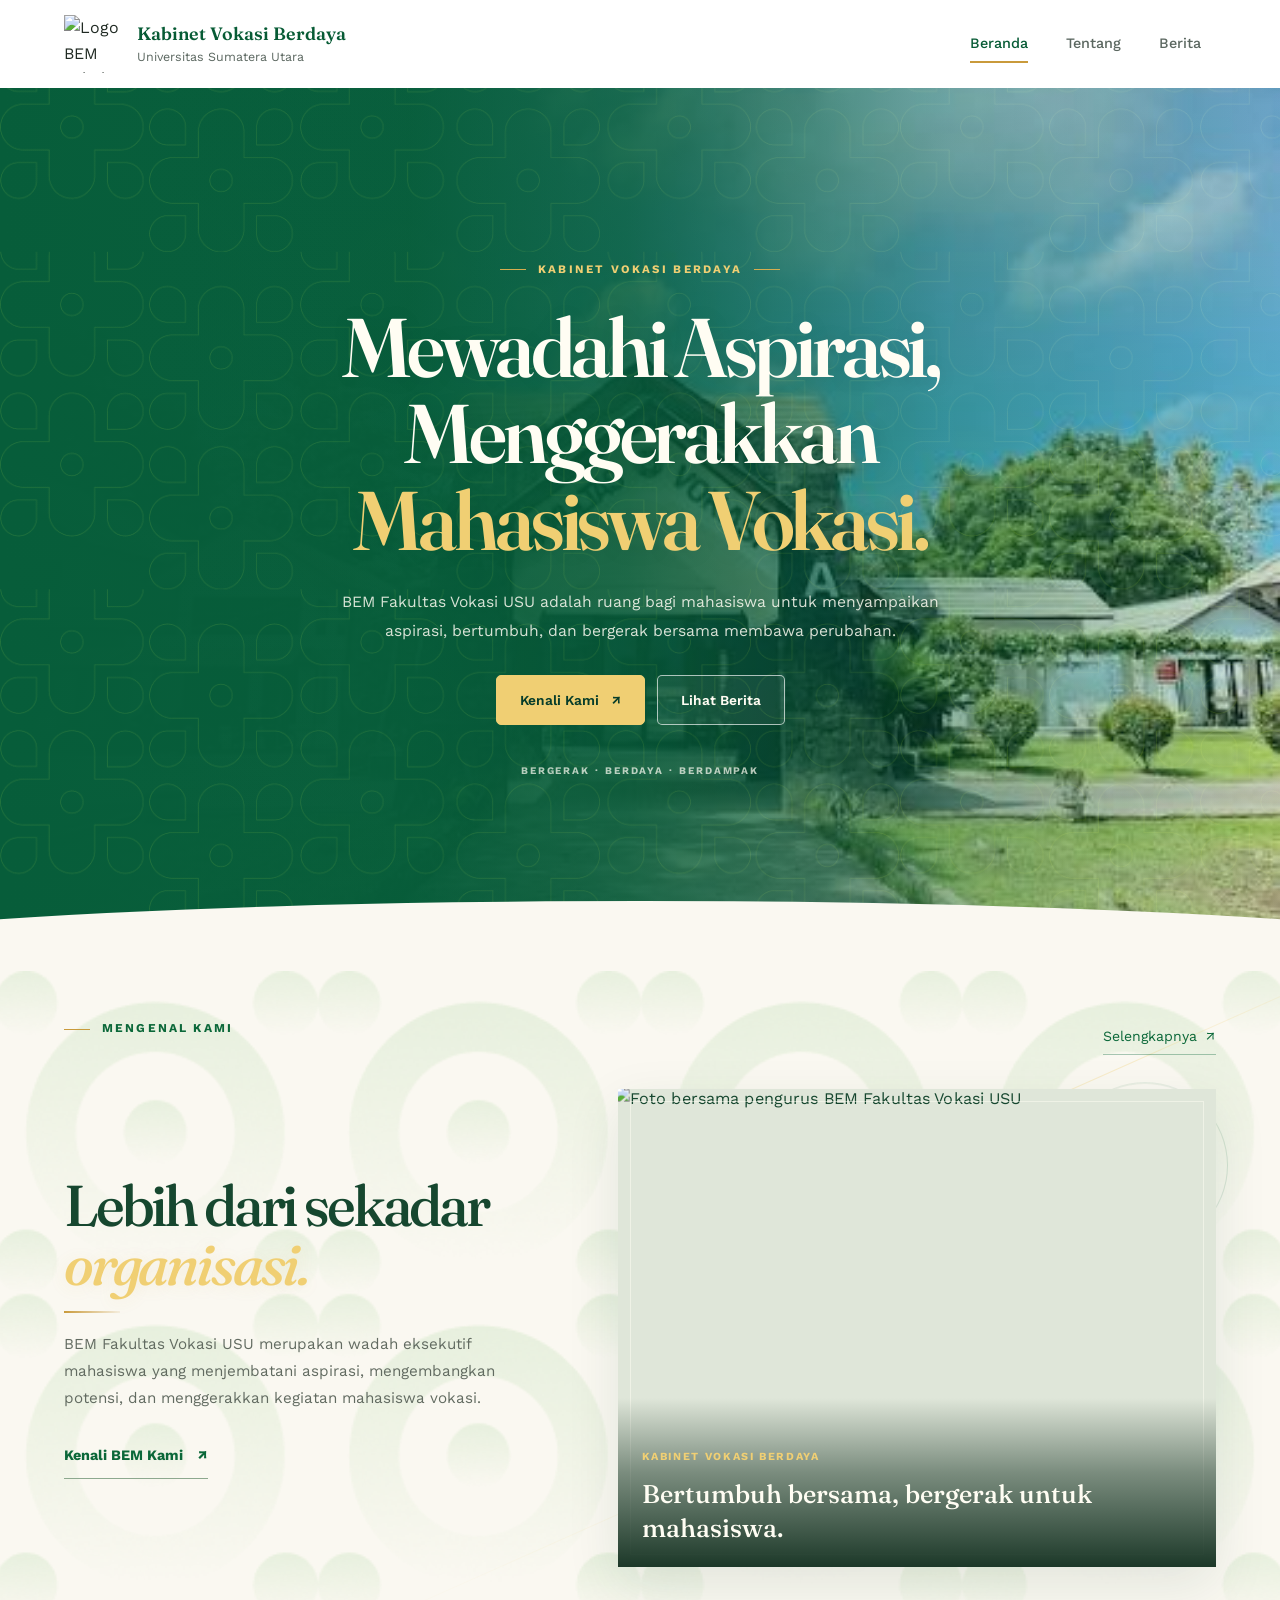
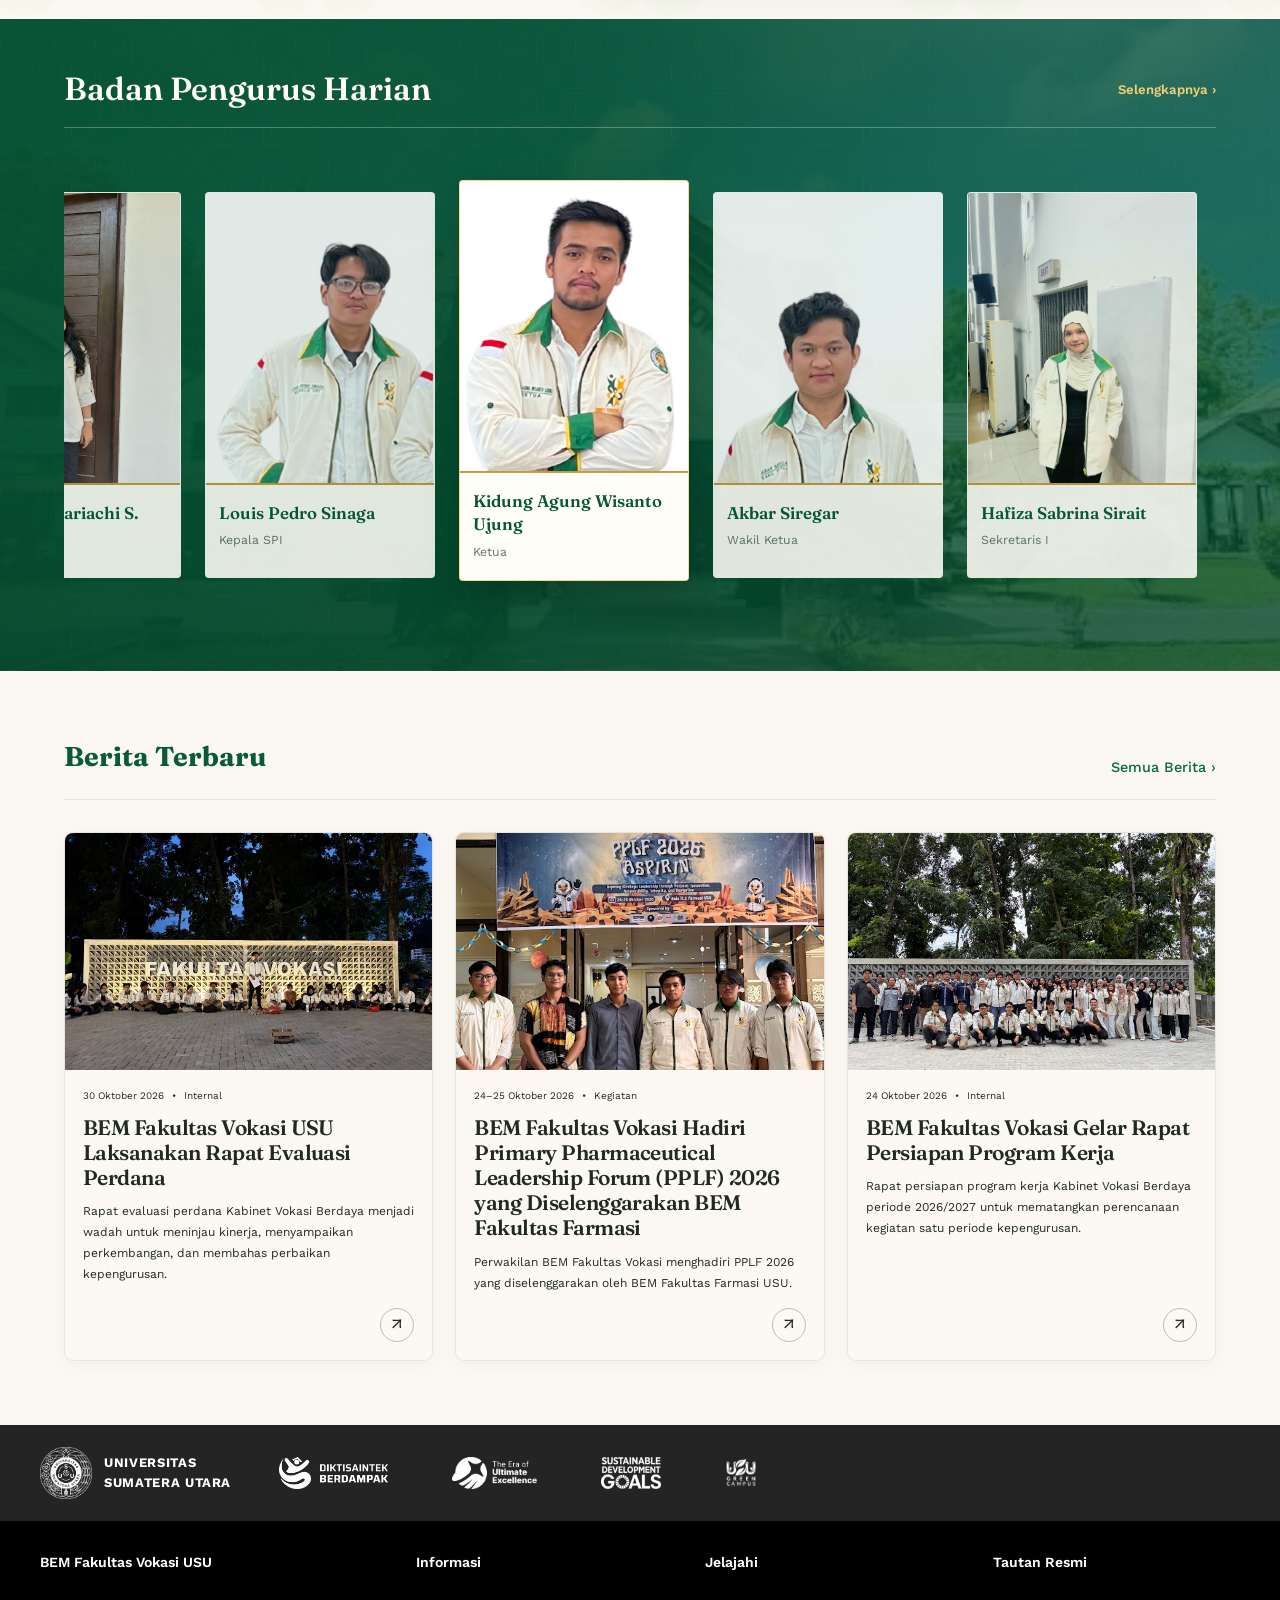
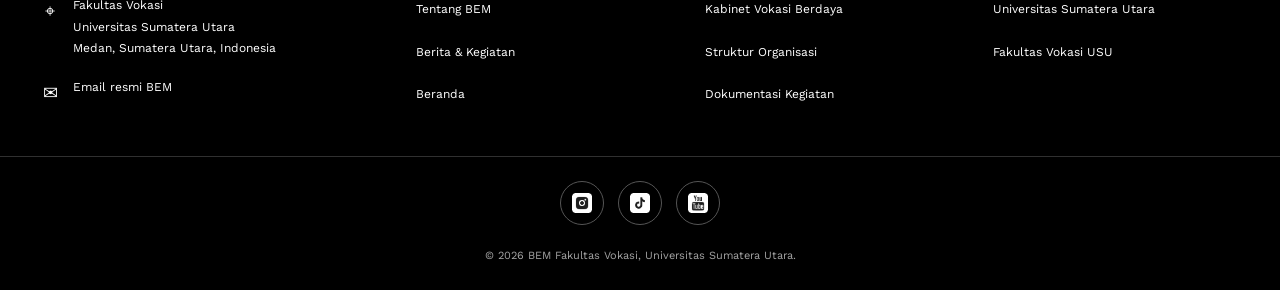
==== index.html @ 1e51d976 "Initial commit - Website BEM Fakultas Vokasi USU" ====
<!DOCTYPE html>
<html lang="id">
<head>
  <meta charset="UTF-8" />
  <meta name="viewport" content="width=device-width, initial-scale=1.0" />

  <title>BEM Fakultas Vokasi USU</title>

  <link rel="preconnect" href="https://fonts.googleapis.com" />
  <link rel="preconnect" href="https://fonts.gstatic.com" crossorigin />

  <link
    href="https://fonts.googleapis.com/css2?family=Fraunces:opsz,wght@9..144,500;9..144,600&family=Work+Sans:wght@400;500;600&display=swap"
    rel="stylesheet"
  />

  <link rel="stylesheet" href="css/main.css">
  <link rel="stylesheet" href="css/header.css">
  <link rel="stylesheet" href="css/hero-beranda.css">
  <link rel="stylesheet" href="css/berita.css">
  <link rel="stylesheet" href="css/tentang.css">
  <link rel="stylesheet" href="css/mengenal-kami.css">
  <link rel="stylesheet" href="css/bph.css">
  <link rel="stylesheet" href="css/departemen.css">
  <link rel="stylesheet" href="css/modal.css">
  <link rel="stylesheet" href="css/footer.css">
  <link rel="stylesheet" href="css/responsive.css">

</head>

<body>




  <!-- ==================== HEADER ==================== -->

  <header class="site-header">
    <div class="wrap">

      <a href="index.html" class="brand">

        <img
          src="assets/logo.png"
          alt="Logo BEM Fakultas Vokasi USU"
          class="brand-logo"
        />

        <span class="brand-text">
          <strong>Kabinet Vokasi Berdaya</strong>
          <span>Universitas Sumatera Utara</span>
        </span>

      </a>


      <button
        class="nav-toggle"
        aria-label="Buka menu navigasi"
        aria-expanded="false"
      >
        Menu
      </button>


      <nav class="main-nav">

        <ul>

          <li>
            <a
              href="index.html"
              aria-current="page"
            >
              Beranda
            </a>
          </li>

          <li>
            <a href="tentang.html">
              Tentang
            </a>
          </li>

          <li>
            <a href="berita.html">
              Berita
            </a>
          </li>

        </ul>

      </nav>

    </div>
  </header>



  <!-- ==================== HERO ==================== -->





<section class="hero">
  <div class="hero-building-bg" aria-hidden="true"></div>
  <div class="hero-pattern-bg" aria-hidden="true"></div>

  <div class="hero-inner">
    <span class="hero-eyebrow">KABINET VOKASI BERDAYA</span>

    <h1>
      Mewadahi Aspirasi,
      <span>Menggerakkan</span>
      <span class="hero-title-accent">Mahasiswa Vokasi.</span>
    </h1>

    <p>
      BEM Fakultas Vokasi USU adalah ruang bagi mahasiswa
      untuk menyampaikan aspirasi, bertumbuh, dan bergerak
      bersama membawa perubahan.
    </p>

    <div class="hero-actions">
      <a href="tentang.html" class="btn btn-primary">
        Kenali Kami <span aria-hidden="true">↗</span>
      </a>
      <a href="berita.html" class="btn btn-outline">
        Lihat Berita
      </a>
    </div>

    <div class="hero-signature">
      BERGERAK · BERDAYA · BERDAMPAK
    </div>
  </div>

  <div class="hero-bottom-line" aria-hidden="true"></div>
</section>





<div class="hero-pattern" aria-hidden="true"></div>


<!-- ==================== SIAPA KAMI ==================== -->

<section class="about-intro reveal">
  <div class="wrap">
    
  <div class="about-editorial-heading">
    <span class="about-eyebrow">MENGENAL KAMI</span>

    <a href="tentang.html" class="about-more-link">
      Selengkapnya <span aria-hidden="true">↗</span>
    </a>
  </div>


    <div class="about-editorial-content">
      <div class="about-editorial-main">
        <h2>
          Lebih dari sekadar
          <span>organisasi.</span>
        </h2>

        <p class="about-description">
          BEM Fakultas Vokasi USU merupakan wadah eksekutif mahasiswa
          yang menjembatani aspirasi, mengembangkan potensi, dan
          menggerakkan kegiatan mahasiswa vokasi.
        </p>

        <a href="tentang.html" class="about-cta">
          Kenali BEM Kami
          <span aria-hidden="true">↗</span>
        </a>
      </div>

      
      <div class="about-editorial-photo">
        <img
          src="assets/foto-bem.jpg"
          alt="Foto bersama pengurus BEM Fakultas Vokasi USU"
        />
        <div class="about-photo-caption">
          <span>KABINET VOKASI BERDAYA</span>
          <p>Bertumbuh bersama, bergerak untuk mahasiswa.</p>
        </div>
      </div>


        

        
      </div>
    </div>

    
</section>




  <!-- ==================== BPH ==================== -->

 <section class="bph-section reveal">

    <div class="wrap">

      <div class="section-head">

        <h2>
          Badan Pengurus Harian
        </h2>

        <a
          href="tentang.html"
          class="link-more"
        >
          Selengkapnya &rsaquo;
        </a>

      </div>


      <!--
        BPH di-generate otomatis dari bphData
        di data-pengurus.js.
      -->

      <div
        class="bph-grid"
        id="bph-grid"
      ></div>

    </div>

  </section>




 <!-- ==================== MODAL DEPARTEMEN ==================== -->

<div
  class="dept-modal"
  id="dept-modal"
  aria-hidden="true"
>

  <div
    class="dept-modal-content"
    role="dialog"
    aria-modal="true"
    aria-labelledby="dept-modal-title"
  >

    <!-- TOMBOL CLOSE -->

    <button
      class="dept-modal-close"
      type="button"
      aria-label="Tutup"
    >
      &times;
    </button>


    <!-- HEADER MODAL -->

    <div class="dept-modal-header">

      <!-- FOTO DEPARTEMEN -->

      <div class="dept-modal-image">

        <img
          class="dept-modal-photo"
          src=""
          alt=""
        />

      </div>


      <!-- INFORMASI DEPARTEMEN -->

      <div class="dept-modal-heading">

        <span>
          DEPARTEMEN &amp; BIRO
        </span>

        <h2
          class="dept-modal-title"
          id="dept-modal-title"
        ></h2>

        <p class="dept-modal-desc"></p>


        <!-- JUMLAH ANGGOTA -->

        <div class="dept-modal-count">

          <span class="dept-modal-member-count">
            0 anggota
          </span>

        </div>

      </div>

    </div>



    <!-- ==================== PENGURUS ==================== -->

    <div class="dept-modal-section">

      <h3>
        Pengurus Bidang
      </h3>


      <div class="dept-lead">

        <div>

          <span>
            Kepala Departemen
          </span>

          <strong class="dept-modal-leader">
            -
          </strong>

        </div>


        <div>

          <span>
            Sekretaris Departemen
          </span>

          <strong class="dept-modal-secretary">
            -
          </strong>

        </div>

      </div>

    </div>



    <!-- ==================== ANGGOTA ==================== -->

    <div class="dept-modal-section">

      <h3>
        Anggota
      </h3>


      <ul class="dept-modal-members">
        <!-- Diisi otomatis oleh data-pengurus.js -->
      </ul>

    </div>



    <!-- ==================== PROGRAM KERJA ==================== -->

    <div class="dept-modal-section">

      <h3>
        Program Kerja
      </h3>


      <div class="dept-modal-proker">
        <!-- Diisi otomatis oleh data-pengurus.js -->
      </div>

    </div>

  </div>

</div>



  <!-- ==================== BERITA TERBARU ==================== -->

  <section class="reveal">

    <div class="wrap">

      <div class="section-head">

        <h2>
          Berita Terbaru
        </h2>

        <a
          href="berita.html"
          class="link-more"
        >
          Semua Berita &rsaquo;
        </a>

      </div>


      <div
        class="news-grid"
        id="berita-preview"
      >
        <!--
          Diisi otomatis oleh script.js
          dari data berita.
        -->
      </div>

    </div>

  </section>

<div id="footer-placeholder"></div>

<script src="js/footer.js"></script>



  <!-- ==================== SCRIPT ==================== -->

  <!--
    data-pengurus.js harus dipanggil lebih dulu
    karena berisi data dan fungsi untuk:
    - BPH
    - Departemen & Biro
    - Carousel
    - Modal Departemen
  -->

<script src="js/data-pengurus.js"></script>
<script src="js/carousel.js"></script>
<script src="js/modal.js"></script>
<script src="js/pengurus.js"></script>
<script src="script.js"></script>
<script src="js/berita-page.js"></script>
<script src="js/mengenal-kami.js"></script>

</body>
</html>
---- css/main.css ----
/* =========================================================
   BEM Fakultas Vokasi USU
   CSS GLOBAL / BASE
   ========================================================= */

:root {
  --color-bg: #faf8f1;
  --color-surface: #ffffff;

  --color-green-900: #075b35;
  --color-green-700: #0b6839;
  --color-green-600: #2b7350;
  --color-green-100: #e8f0e5;

  --color-gold: #c99a3b;
  --color-gold-dark: #a87e2c;

  --color-text: #202a23;
  --color-text-muted: #5b6760;
  --color-border: #dfe5da;

  --font-display: "Fraunces", Georgia, "Times New Roman", serif;
  --font-body: "Work Sans", -apple-system, BlinkMacSystemFont, "Segoe UI", sans-serif;

  --max-width: 1200px;
  --radius-sm: 5px;
}


/* =========================================================
   RESET
   ========================================================= */

* {
  box-sizing: border-box;
}

html {
  scroll-behavior: smooth;
}

body {
  margin: 0;

  font-family: var(--font-body);
  line-height: 1.6;

  color: var(--color-text);
  background: var(--color-bg);
}

img {
  display: block;
  max-width: 100%;
}

a {
  color: inherit;
}


/* =========================================================
   CONTAINER
   ========================================================= */

.wrap {
  width: 100%;
  max-width: 1200px;
  margin: 0 auto;
  padding: 0 24px;
}


/* =========================================================
   SECTION
   ========================================================= */

section {
  padding: 64px 0;
}


/* =========================================================
   SECTION HEADER
   ========================================================= */

.section-head {
  display: flex;

  justify-content: space-between;
  align-items: flex-end;

  gap: 24px;

  margin-bottom: 32px;
  padding-bottom: 20px;

  border-bottom: 1px solid var(--color-border);
}

.section-head h2 {
  margin: 0;

  font-family: var(--font-display);
  font-size: 1.7rem;

  color: var(--color-green-900);
}

.section-head .link-more {
  white-space: nowrap;

  font-size: 0.9rem;
  font-weight: 500;

  color: var(--color-green-700);

  text-decoration: none;
}


/* =========================================================
   TEXT
   ========================================================= */

.lead {
  max-width: 68ch;

  font-size: 1.05rem;

  color: var(--color-text-muted);
}


/* =========================================================
   BUTTON
   ========================================================= */

.btn {
  display: inline-flex;
  align-items: center;
  justify-content: center;
  gap: 8px;
  min-height: 46px;
  padding: 11px 22px;
  border: 1px solid transparent;
  border-radius: 5px;
  font-size: 0.94rem;
  font-weight: 600;
  text-decoration: none;
  cursor: pointer;
  transition:
    background-color 0.2s ease,
    color 0.2s ease,
    border-color 0.2s ease;
}

.btn-primary {
  background: var(--color-green-700);
  color: #ffffff;
}

.btn-primary:hover,
.btn-primary:focus-visible {
  background: var(--color-green-900);
}

.btn-outline {
  background: rgba(255, 255, 255, 0.35);
  border-color: var(--color-green-700);
  color: var(--color-green-700);
}

.btn-outline:hover,
.btn-outline:focus-visible {
  background: var(--color-green-100);
  border-color: var(--color-green-900);
}


/* =========================================================
   PARTNER LINKS
   ========================================================= */

.partner-links {
  display: grid;

  grid-template-columns: 1fr 1fr;

  gap: 20px;
}

.partner-card {
  display: flex;

  justify-content: space-between;
  align-items: center;

  padding: 22px 24px;

  background: var(--color-surface);

  border: 1px solid var(--color-border);
  border-radius: var(--radius-sm);

  color: var(--color-text);

  text-decoration: none;

  transition: border-color 0.15s ease;
}

.partner-card:hover,
.partner-card:focus-visible {
  border-color: var(--color-green-700);
}

.partner-card strong {
  display: block;

  font-family: var(--font-display);
  font-size: 1.05rem;
}

.partner-card span {
  font-size: 0.85rem;

  color: var(--color-text-muted);
}

.partner-card .arrow {
  font-size: 1.3rem;

  color: var(--color-gold-dark);
}


/* =========================================================
   REVEAL ANIMATION
   ========================================================= */

.reveal {
  opacity: 0;

  transform: translateY(16px);

  transition:
    opacity 0.6s ease,
    transform 0.6s ease;
}

.reveal.is-visible {
  opacity: 1;

  transform: translateY(0);
}


/* =========================================================
   KEYBOARD FOCUS
   ========================================================= */

a:focus-visible,
button:focus-visible {
  outline: 2px solid var(--color-gold-dark);
  outline-offset: 2px;
}
---- css/header.css ----
/* =========================================================
   HEADER & NAVIGATION
   Kabinet Vokasi Berdaya — BEM Fakultas Vokasi USU
   ========================================================= */

/* ---------- TOPBAR INSTITUSI ---------- */

.topbar {
  background: var(--color-green-900);
  color: #ffffff;
  font-size: 0.75rem;
  letter-spacing: 0.025em;
}

.topbar .wrap {
  min-height: 34px;
  display: flex;
  align-items: center;
  justify-content: flex-end;
  gap: 24px;
  padding-top: 5px;
  padding-bottom: 5px;
}

.topbar a {
  color: rgba(255, 255, 255, 0.88);
  text-decoration: none;
  transition: color 0.2s ease;
}

.topbar a:hover,
.topbar a:focus-visible {
  color: #f0cf83;
}

/* ---------- HEADER UTAMA ---------- */

.site-header {
  position: sticky;
  top: 0;
  z-index: 20;
  background: rgba(255, 255, 255, 0.97);
  border-bottom: 1px solid var(--color-border);
  box-shadow: 0 3px 16px rgba(20, 52, 35, 0.035);
}

.site-header .wrap {
  min-height: 88px;
  display: flex;
  align-items: center;
  justify-content: space-between;
  gap: 32px;
  padding-top: 12px;
  padding-bottom: 12px;
}

/* ---------- IDENTITAS KABINET ---------- */

.brand {
  display: inline-flex;
  align-items: center;
  gap: 15px;
  min-width: 0;
  color: var(--color-text);
  text-decoration: none;
}

.brand-logo {
  width: 58px;
  height: 58px;
  flex: 0 0 58px;
  object-fit: contain;
}

.brand-text {
  display: flex;
  flex-direction: column;
  gap: 4px;
  min-width: 0;
}

.brand-text strong {
  display: block;
  color: var(--color-green-900);
  font-family: var(--font-display);
  font-size: 1.12rem;
  font-weight: 600;
  line-height: 1.2;
}

.brand-text > span {
  display: block;
  color: var(--color-text-muted);
  font-size: 0.78rem;
  line-height: 1.4;
}

.brand-text .brand-cabinet {
  color: var(--color-gold-dark);
  font-size: 0.68rem;
  font-weight: 600;
  letter-spacing: 0.075em;
  text-transform: uppercase;
}

/* ---------- NAVIGASI DESKTOP ---------- */

.main-nav {
  display: flex;
  align-items: center;
  flex-shrink: 0;
}

.main-nav ul {
  display: flex;
  align-items: center;
  gap: 8px;
  margin: 0;
  padding: 0;
  list-style: none;
}

.main-nav a {
  position: relative;
  display: inline-flex;
  align-items: center;
  min-height: 42px;
  padding: 8px 15px;
  color: var(--color-text-muted);
  font-size: 0.9rem;
  font-weight: 500;
  text-decoration: none;
  transition: color 0.2s ease, background-color 0.2s ease;
}

.main-nav a::after {
  content: "";
  position: absolute;
  right: 15px;
  bottom: 2px;
  left: 15px;
  height: 2px;
  background: var(--color-gold);
  transform: scaleX(0);
  transform-origin: left;
  transition: transform 0.2s ease;
}

.main-nav a:hover,
.main-nav a:focus-visible,
.main-nav a[aria-current="page"] {
  color: var(--color-green-900);
}

.main-nav a:hover::after,
.main-nav a:focus-visible::after,
.main-nav a[aria-current="page"]::after {
  transform: scaleX(1);
}

/* ---------- TOMBOL MENU MOBILE ---------- */

.nav-toggle {
  display: none;
  align-items: center;
  justify-content: center;
  padding: 9px 13px;
  border: 1px solid var(--color-border);
  border-radius: 6px;
  background: #ffffff;
  color: var(--color-green-900);
  font: inherit;
  font-size: 0.88rem;
  font-weight: 600;
  cursor: pointer;
}

.nav-toggle:hover {
  border-color: var(--color-green-700);
  background: var(--color-green-100);
}

/* ---------- REDUKSI ANIMASI ---------- */

@media (prefers-reduced-motion: reduce) {
  .topbar a,
  .main-nav a,
  .main-nav a::after {
    transition: none;
  }
}
/* TOPBAR + NAVBAR — CLEAN WHITE */

.topbar {
  background: #ffffff;
  border-bottom: none;
}

.topbar .wrap {
  min-height: 32px;
}

.topbar a {
  color: #59685d;
  font-size: 0.72rem;
}

.topbar a:hover {
  color: #075d3a;
}

.site-header {
  background: #ffffff;
  border-bottom: none;
  box-shadow: none;
}

.site-header .wrap {
  background: #ffffff;
}
---- css/hero-beranda.css ----
/* ======================================
   HERO — GREEN EDITORIAL
   ====================================== */

.hero {
  position: relative;
  isolation: isolate;
  display: flex;
  align-items: center;
  justify-content: center;
  min-height: 650px;
  overflow: hidden;
  background: #075d3a;
  color: #fffdf3;
}

/* Foto gedung menyatu di kanan */
.hero-building-bg {
  position: absolute;
  z-index: -3;
  inset: 0;
  background-image:
    linear-gradient(
      90deg,
      #075d3a 0%,
      rgba(7, 93, 58, 0.98) 32%,
      rgba(7, 93, 58, 0.84) 49%,
      rgba(7, 93, 58, 0.35) 74%,
      rgba(7, 93, 58, 0.12) 100%
    ),
    url("../assets/gedung-vokasi.jpg");
  background-size: cover;
  background-position: center, center 43%;
  background-repeat: no-repeat;
}

/* Pattern kabinet terlihat di atas hijau */
.hero-pattern-bg {
  position: absolute;
  z-index: -2;
  inset: 0;
  background-image: url("../assets/Pattern.png");
  background-position: left 30%;
  background-repeat: repeat;
  background-size: min(75vw, 900px) auto;
  opacity: 0.50;
  mix-blend-mode: screen;
  pointer-events: none;
}

/* Lapisan tipis agar pattern tidak mengganggu judul */
.hero::before {
  content: "";
  position: absolute;
  z-index: -1;
  inset: 0;
  background: linear-gradient(
    90deg,
    rgba(7, 93, 58, 0.1),
    rgba(7, 93, 58, 0.25) 48%,
    rgba(7, 93, 58, 0.05)
  );
  pointer-events: none;
}

.hero-inner {
  width: 100%;
  max-width: 1050px;
  margin: 0 auto;
  padding: 100px 28px 92px;
  text-align: center;
}

.hero-eyebrow {
  display: inline-flex;
  align-items: center;
  gap: 12px;
  margin-bottom: 25px;
  color: #f0cf73;
  font-size: 0.72rem;
  font-weight: 700;
  letter-spacing: 0.2em;
}

.hero-eyebrow::before,
.hero-eyebrow::after {
  content: "";
  width: 26px;
  height: 1px;
  background: #d5ad4f;
}

.hero h1 {
  max-width: 1000px;
  margin: 0 auto 24px;
  color: #fffdf3;
  font-family: var(--font-display);
  font-size: clamp(3.2rem, 6.5vw, 5.8rem);
  font-weight: 600;
  line-height: 1.04;
  letter-spacing: -0.05em;
  text-wrap: balance;
  text-shadow: 0 2px 24px rgba(0, 0, 0, 0.08);
}

.hero h1 > span {
  display: block;
}

.hero h1 .hero-title-accent {
  color: #f0cf73;
}

.hero-inner > p {
  max-width: 620px;
  margin: 0 auto 30px;
  color: rgba(255, 253, 243, 0.84);
  font-size: 0.98rem;
  line-height: 1.85;
}

.hero-actions {
  display: flex;
  align-items: center;
  justify-content: center;
  flex-wrap: wrap;
  gap: 12px;
}

.hero-actions .btn {
  display: inline-flex;
  align-items: center;
  justify-content: center;
  gap: 12px;
  min-height: 48px;
  padding: 13px 23px;
  border: 1px solid #f0cf73;
  border-radius: 5px;
  font-size: 0.86rem;
  font-weight: 600;
  text-decoration: none;
  transition: background 0.2s ease, color 0.2s ease;
}

.hero-actions .btn-primary {
  background: #f0cf73;
  color: #073d2a;
}

.hero-actions .btn-primary:hover {
  background: #ffdf8a;
}

.hero-actions .btn-outline {
  border-color: rgba(255, 255, 255, 0.65);
  background: rgba(255, 255, 255, 0.06);
  color: #fffdf3;
}

.hero-actions .btn-outline:hover {
  background: rgba(255, 255, 255, 0.15);
}

.hero-signature {
  margin-top: 38px;
  color: rgba(255, 253, 243, 0.7);
  font-size: 0.63rem;
  font-weight: 700;
  letter-spacing: 0.19em;
}

/* Lengkungan bagian bawah hero */

.hero {
  padding-bottom: 100px;
}

.hero-bottom-line {
  position: absolute;
  z-index: 2;
  left: 0;
  right: 0;
  bottom: -1px;
  height: 110px;

  background: #faf8f1;

  clip-path: ellipse(75% 65% at 50% 100%);
}

/* ======================================
   TABLET
   ====================================== */

@media (max-width: 760px) {
  .hero {
    min-height: 600px;
  }

  .hero-building-bg {
    background-image:
      linear-gradient(
        180deg,
        rgba(7, 93, 58, 0.82),
        rgba(7, 93, 58, 0.95) 70%
      ),
      url("../assets/gedung-vokasi.jpg");
    background-position: center, 58% center;
  }

  .hero-pattern-bg {
    background-size: 115% auto;
    background-position: center 35%;
    opacity: 0.19;
  }

  .hero-inner {
    padding: 85px 24px 75px;
  }

  .hero h1 {
    font-size: clamp(2.8rem, 8.5vw, 4.5rem);
  }

  .hero-inner > p {
    max-width: 540px;
    font-size: 0.92rem;
  }
}

/* ======================================
   HP
   ====================================== */

@media (max-width: 480px) {
  .hero {
    min-height: 570px;
  }

  .hero-inner {
    padding: 70px 20px 65px;
  }

  .hero-eyebrow {
    gap: 8px;
    font-size: 0.58rem;
    letter-spacing: 0.13em;
  }

  .hero-eyebrow::before,
  .hero-eyebrow::after {
    width: 16px;
  }

  .hero h1 {
    font-size: clamp(2.35rem, 10.5vw, 3.2rem);
    line-height: 1.08;
  }

  .hero-inner > p {
    font-size: 0.87rem;
    line-height: 1.8;
  }

  .hero-actions {
    gap: 9px;
  }

  .hero-actions .btn {
    min-height: 44px;
    padding: 11px 15px;
    font-size: 0.78rem;
  }

  .hero-signature {
    margin-top: 30px;
    font-size: 0.54rem;
    letter-spacing: 0.12em;
  }

  .hero-pattern-bg {
    background-size: 150% auto;
    opacity: 0.15;
  }
}

@media (prefers-reduced-motion: reduce) {
  .hero-actions .btn {
    transition: none;
  }
}

@media (max-width: 760px) {
  .hero {
    padding-bottom: 65px;
  }

  .hero-bottom-line {
    height: 65px;
    clip-path: ellipse(85% 65% at 50% 100%);
  }
}

@media (max-width: 480px) {
  .hero {
    padding-bottom: 45px;
  }

  .hero-bottom-line {
    height: 45px;
  }
}
---- css/berita.css ----
/* =========================================
   BERITA — KABINET VOKASI BERDAYA
   Styling konten selain hero
========================================= */

/* =========================================
   WARNA DAN DASAR HALAMAN
========================================= */

.news-page {
  --news-green: #164b35;
  --news-deep: #0b3928;
  --news-cream: #f7f4e9;
  --news-gold: #d8b64c;
  --news-ink: #183d2e;
  --news-muted: #657066;

  margin: 0;
  overflow-x: hidden;
  background: var(--news-cream);
  color: var(--news-ink);
  font-family: "Work Sans", sans-serif;
}

.news-page *,
.news-page *::before,
.news-page *::after {
  box-sizing: border-box;
}

.news-page img {
  max-width: 100%;
}

.news-wrap {
  width: min(1200px, calc(100% - 64px));
  margin-inline: auto;
}

/* =========================================
   JUDUL SECTION
========================================= */

.news-section-heading {
  display: flex;
  justify-content: space-between;
  align-items: end;
  gap: 24px;
  margin-bottom: 26px;
}

.news-section-heading h2 {
  margin: 0;
  color: var(--news-ink);
  font-family: "Fraunces", serif;
  font-size: clamp(28px, 4vw, 42px);
  font-weight: 600;
  line-height: 1.1;
  letter-spacing: -0.035em;
}

.news-section-eyebrow {
  margin: 0 0 12px;
  color: #71836c;
  font-size: 10px;
  font-weight: 700;
  letter-spacing: 0.2em;
}

.news-heading-number {
  padding-bottom: 5px;
  color: #7a8579;
  font-size: 10px;
  font-weight: 600;
  letter-spacing: 0.12em;
  white-space: nowrap;
}

.news-heading-description {
  margin: 10px 0 0;
  color: var(--news-muted);
  font-size: 13px;
  line-height: 1.7;
}

/* =========================================
   BERITA UNGGULAN
========================================= */

.news-featured-section {
  position: relative;
  isolation: isolate;
  overflow: hidden;
  padding: 45px 0 72px;
  background: linear-gradient(
    180deg,
    #F7F4E9 0%,
    #FBF8E9 45%,
    #FFF4C7 100%
  );
}

.news-featured {
  display: grid;
  grid-template-columns: 1.15fr 0.85fr;
  align-items: center;
  gap: 42px;
}

.news-featured-image-link {
  display: block;
  overflow: hidden;
  aspect-ratio: 1.45;
  border-radius: 8px;
  background: #dfe8d9;
}

.news-featured-image-link img {
  display: block;
  width: 100%;
  height: 100%;
  object-fit: cover;
  transition: transform 0.7s cubic-bezier(0.2, 0.7, 0.2, 1);
}

.news-featured-image-link:hover img {
  transform: scale(1.055);
}

.news-featured-copy {
  animation: news-content-enter 0.65s ease both;
}

.news-meta {
  display: flex;
  flex-wrap: wrap;
  align-items: center;
  gap: 9px;
  margin-bottom: 15px;
  color: var(--news-muted);
  font-size: 11px;
  line-height: 1.5;
}

.news-meta-dot {
  color: var(--news-gold);
}

.news-featured h2 {
  margin: 0 0 16px;
  color: var(--news-ink);
  font-family: "Fraunces", serif;
  font-size: clamp(27px, 3.2vw, 39px);
  font-weight: 600;
  line-height: 1.13;
  letter-spacing: -0.035em;
}

.news-featured-copy > p {
  margin: 0 0 22px;
  color: var(--news-muted);
  font-size: 13px;
  line-height: 1.8;
}

/* =========================================
   TOMBOL
========================================= */

.news-read-button,
.news-cta-button {
  display: inline-flex;
  justify-content: center;
  align-items: center;
  gap: 16px;
  padding: 13px 22px;
  border: 1px solid var(--news-green);
  border-radius: 999px;
  background: var(--news-green);
  color: #fff;
  font-size: 12px;
  font-weight: 600;
  text-decoration: none;
  transition:
    background 0.3s,
    color 0.3s,
    transform 0.3s,
    box-shadow 0.3s;
}

.news-read-button span,
.news-cta-button span {
  font-size: 16px;
  transition: transform 0.3s;
}

.news-read-button:hover,
.news-cta-button:hover {
  transform: translateY(-3px);
  border-color: var(--news-gold);
  background: var(--news-gold);
  color: #fff;
  box-shadow: 0 8px 22px rgba(22, 75, 53, 0.12);
}

.news-read-button:hover span,
.news-cta-button:hover span {
  transform: translateX(4px);
}

/* =========================================
   GRID SEMUA BERITA
========================================= */

.news-list-section {
  position: relative;
  isolation: isolate;
  overflow: hidden;
  padding: 64px 0 78px;
  background: linear-gradient(
    180deg,
    #15422D 0%,
    #e9edeb 80%
  );
}

.news-grid {
  display: grid;
  grid-template-columns: repeat(3, minmax(0, 1fr));
  gap: 22px;
}

.news-card {
  display: flex;
  min-width: 0;
  overflow: hidden;
  flex-direction: column;
  border: 1px solid rgba(22, 75, 53, 0.1);
  border-radius: 9px;
  background: #fbf9f1;
  box-shadow: 0 5px 18px rgba(23, 53, 36, 0.035);
  opacity: 1;
  transform: translateY(0);
  transition:
    opacity 0.6s ease,
    transform 0.45s cubic-bezier(0.2, 0.7, 0.2, 1),
    background 0.35s,
    border-color 0.35s,
    box-shadow 0.35s;
}

.news-card.is-visible {
  opacity: 1;
  transform: translateY(0);
}

.news-card-link {
  display: flex;
  min-height: 100%;
  flex: 1;
  flex-direction: column;
  color: inherit;
  text-decoration: none;
}

.news-card-image {
  display: block;
  overflow: hidden;
  aspect-ratio: 1.55;
  background: #dfe8d9;
}

.news-card-image img {
  display: block;
  width: 100%;
  height: 100%;
  object-fit: cover;
  transition:
    transform 0.65s cubic-bezier(0.2, 0.7, 0.2, 1),
    filter 0.4s;
}

.news-card-body {
  display: flex;
  flex: 1;
  flex-direction: column;
  padding: 18px 18px 14px;
}

.news-card .news-meta {
  gap: 8px;
  margin-bottom: 12px;
  font-size: 10px;
}

.news-card h3 {
  margin: 0 0 11px;
  color: var(--news-ink);
  font-family: "Fraunces", serif;
  font-size: 21px;
  font-weight: 600;
  line-height: 1.2;
  letter-spacing: -0.025em;
  transition: color 0.3s;
}

.news-card-description {
  display: block;
  color: var(--news-muted);
  font-size: 12px;
  line-height: 1.75;
  transition: color 0.3s;
}

.news-card-bottom {
  display: flex;
  justify-content: flex-end;
  padding: 0 18px 18px;
  margin-top: auto;
}

.news-card-arrow {
  display: grid;
  width: 34px;
  height: 34px;
  flex: 0 0 auto;
  place-items: center;
  border: 1px solid #b5c3b0;
  border-radius: 50%;
  color: var(--news-green);
  font-size: 18px;
  transition:
    background 0.3s,
    color 0.3s,
    transform 0.3s;
}

/* =========================================
   EFEK HOVER KARTU
========================================= */

.news-card:hover,
.news-card:focus-within {
  transform: translateY(-7px);
  border-color: var(--news-green);
  background: var(--news-green);
  box-shadow: 0 17px 34px rgba(15, 58, 38, 0.17);
}

.news-card:hover h3,
.news-card:focus-within h3 {
  color: #fff;
}

.news-card:hover .news-card-description,
.news-card:focus-within .news-card-description,
.news-card:hover .news-meta,
.news-card:focus-within .news-meta {
  color: #dce8d9;
}

.news-card:hover .news-card-image img,
.news-card:focus-within .news-card-image img {
  transform: scale(1.07);
  filter: saturate(1.1);
}

.news-card:hover .news-card-arrow,
.news-card:focus-within .news-card-arrow {
  transform: translateX(3px);
  border-color: #e6eddf;
  background: #e6eddf;
  color: var(--news-green);
}

/* =========================================
   MUAT LEBIH BANYAK
========================================= */

.news-load-wrap {
  display: flex;
  justify-content: center;
  padding-top: 38px;
}

.news-load-more {
  display: inline-flex;
  align-items: center;
  gap: 15px;
  padding: 13px 25px;
  border: 1px solid #F7F4E9;
  border-radius: 999px;
  background: var(--color-green-900);
  color: #ffffff;
  font: 600 12px "Work Sans", sans-serif;
  cursor: pointer;
  transition:
    background 0.25s ease,
    color 0.25s ease,
    transform 0.25s ease;
}

.news-load-more span {
  font-size: 17px;
  transition: transform 0.3s;
}

.news-load-more:hover {
  transform: translateY(-2px);
  border-color: #0b3827;
  background: #0b3827;
  color: #ffffff;
}

.news-load-more:hover span {
  transform: translateY(3px);
}

.news-load-more[hidden],
.news-empty[hidden] {
  display: none;
}

.news-empty {
  padding: 30px 0;
  color: var(--news-muted);
  text-align: center;
}

/* =========================================
   CTA MEDIA SOSIAL
========================================= */

.news-cta {
  position: relative;
  overflow: hidden;
  padding: 65px 0;
  background: #e4e8d9;
}

.news-cta::after {
  position: absolute;
  right: -60px;
  bottom: -170px;
  width: 330px;
  height: 330px;
  border: 1px solid rgba(22, 75, 53, 0.14);
  border-radius: 50%;
  content: "";
  pointer-events: none;
}

.news-cta-inner {
  display: grid;
  grid-template-columns: 1fr 0.8fr;
  align-items: center;
  gap: 60px;
}

.news-cta h2 {
  margin: 0;
  color: var(--news-ink);
  font-family: "Fraunces", serif;
  font-size: clamp(35px, 5vw, 54px);
  line-height: 1.06;
  letter-spacing: -0.04em;
}

.news-cta-content > p {
  margin: 0 0 20px;
  color: var(--news-muted);
  font-size: 13px;
  line-height: 1.8;
}

/* =========================================
   PATTERN BERITA UNGGULAN
========================================= */

.news-featured-section::after {
  content: "";
  position: absolute;
  z-index: -1;
  left: 0;
  bottom: -80px;
  width: 100%;
  height: 300px;
  background-image: url("../assets/pattern-yellow.png");
  background-repeat: no-repeat;
  background-position: center center;
  background-size: 100% auto;
  opacity: 0.8;
  pointer-events: none;
}

/* =========================================
   WARNA TEKS BERITA TERKINI
========================================= */

.news-list-section .news-section-eyebrow,
.news-list-section .news-section-heading h2,
.news-list-section .news-heading-description,
.news-list-section .news-heading-number {
  color: #F7F4E9;
}

.news-list-section .news-load-more {
  border-color: #F7F4E9;
  color: #F7F4E9;
}

/* =========================================
   PATTERN BAGIAN BAWAH BERITA TERKINI
========================================= */

.news-list-section::after {
  content: "";
  position: absolute;
  z-index: -1;
  left: 0;
  bottom: 0;
  width: 100%;
  height: 220px;
  background-image: url("../assets/pattern-green.png");
  background-repeat: no-repeat;
  background-position: center bottom;
  background-size: 100% auto;
  opacity: 0.9;
  pointer-events: none;
}

/* =========================================
   RESPONSIVE — TABLET
========================================= */

@media (max-width: 900px) {
  .news-featured {
    grid-template-columns: 1fr 0.9fr;
    gap: 26px;
  }

  .news-grid {
    grid-template-columns: repeat(2, minmax(0, 1fr));
    gap: 18px;
  }

  .news-cta-inner {
    gap: 30px;
  }
}

/* =========================================
   RESPONSIVE — HP
========================================= */

@media (max-width: 600px) {
  .news-wrap {
    width: calc(100% - 36px);
  }

  .news-featured-section,
  .news-list-section {
    padding: 43px 0;
  }

  .news-section-heading {
    align-items: flex-start;
    gap: 12px;
    margin-bottom: 20px;
  }

  .news-section-heading h2 {
    font-size: 30px;
  }

  .news-heading-number {
    padding-top: 4px;
    font-size: 8px;
  }

  .news-featured {
    grid-template-columns: 1fr;
    gap: 22px;
  }

  .news-featured-image-link {
    aspect-ratio: 1.35;
  }

  .news-featured h2 {
    font-size: 30px;
  }

  .news-featured-copy > p {
    font-size: 12px;
  }

  .news-grid {
    grid-template-columns: 1fr;
    gap: 17px;
  }

  .news-card-image {
    aspect-ratio: 1.65;
  }

  .news-card-body {
    padding: 16px 16px 13px;
  }

  .news-card h3 {
    font-size: 21px;
  }

  .news-card-description {
    font-size: 12px;
  }

  .news-load-wrap {
    padding-top: 28px;
  }

  .news-cta {
    padding: 45px 0;
  }

  .news-cta-inner {
    grid-template-columns: 1fr;
    gap: 24px;
  }

  .news-cta h2 {
    font-size: 40px;
  }
}

/* =========================================
   HOVER KARTU BERITA — BERANDA
========================================= */

#berita-preview .news-card {
  transition:
    background 0.35s ease,
    border-color 0.35s ease,
    box-shadow 0.35s ease,
    transform 0.35s ease;
}

#berita-preview .news-card:hover,
#berita-preview .news-card:focus-within {
  background: #164b35;
  border-color: #164b35;
  box-shadow: 0 17px 34px rgba(15, 58, 38, 0.17);
  transform: translateY(-7px);
}

#berita-preview .news-card:hover h3,
#berita-preview .news-card:focus-within h3 {
  color: #ffffff;
}

#berita-preview .news-card:hover .news-meta,
#berita-preview .news-card:focus-within .news-meta,
#berita-preview .news-card:hover .news-card-description,
#berita-preview .news-card:focus-within .news-card-description {
  color: #dce8d9;
}

#berita-preview .news-card:hover .news-card-image img,
#berita-preview .news-card:focus-within .news-card-image img {
  transform: scale(1.07);
}

#berita-preview .news-card:hover .news-card-arrow,
#berita-preview .news-card:focus-within .news-card-arrow {
  background: #e6eddf;
  border-color: #e6eddf;
  color: #164b35;
  transform: translateX(3px);
}


/* =========================================
   MODAL DETAIL BERITA
========================================= */

.news-modal {
  position: fixed;
  inset: 0;
  z-index: 2000;
  display: flex;
  align-items: center;
  justify-content: center;
  padding: 24px;
  opacity: 0;
  visibility: hidden;
  pointer-events: none;
  transition:
    opacity 0.3s ease,
    visibility 0.3s ease;
}

.news-modal.is-open {
  opacity: 1;
  visibility: visible;
  pointer-events: auto;
}

.news-modal-backdrop {
  position: absolute;
  inset: 0;
  background: rgba(10, 20, 15, 0.72);
  backdrop-filter: blur(5px);
}

body.news-modal-open {
  overflow: hidden;
}

/* ---------- Kotak Modal ---------- */

.news-modal-content {
  position: relative;
  z-index: 1;

  display: grid;
  grid-template-columns: 0.95fr 1.05fr;
  grid-template-rows: minmax(0, 1fr);

  box-sizing: border-box;
  width: min(1050px, 100%);
  height: min(780px, 88vh);
  max-height: 88vh;
  min-height: 0;

  overflow: hidden;
  padding: 36px;
  border-radius: 22px;

  background: #fbfaf5;
  box-shadow: 0 25px 80px rgba(0, 0, 0, 0.22);

  transform: translateY(20px) scale(0.98);
  transition: transform 0.35s ease;
}

.news-modal.is-open .news-modal-content {
  transform: translateY(0) scale(1);
}

/* ---------- Tombol Close ---------- */

.news-modal-close {
  position: absolute;
  z-index: 5;
  top: 18px;
  right: 20px;

  display: grid;
  width: 36px;
  height: 36px;
  place-items: center;

  border: none;
  border-radius: 50%;
  background: #eeeade;
  color: var(--news-deep);

  font-size: 24px;
  line-height: 1;
  cursor: pointer;

  transition:
    background 0.25s ease,
    transform 0.25s ease;
}

.news-modal-close:hover {
  background: #e2ddca;
  transform: rotate(90deg);
}

/* =========================================
   GALERI FOTO MODAL
========================================= */

.news-modal-gallery {
  display: flex;
  min-width: 0;
  min-height: 0;
  flex-direction: column;
  gap: 15px;
  padding-right: 25px;
}

.news-modal-main-image {
  overflow: hidden;
  width: 100%;
  aspect-ratio: 1 / 1;
  border-radius: 15px;
  background: #e7e8dc;
}

.news-modal-main-image img {
  display: block;
  width: 100%;
  height: 100%;
  object-fit: cover;
  transition: opacity 0.25s ease;
}

.news-modal-thumbnails {
  display: flex;
  align-items: center;
  gap: 10px;
  overflow-x: auto;
  padding: 2px 1px 6px;
}

.news-modal-thumbnail {
  overflow: hidden;
  width: 88px;
  height: 70px;
  flex: 0 0 88px;
  padding: 0;

  border: 2px solid transparent;
  border-radius: 9px;
  background: #e7e8dc;

  cursor: pointer;
  opacity: 0.72;

  transition:
    border-color 0.25s ease,
    opacity 0.25s ease,
    transform 0.25s ease;
}

.news-modal-thumbnail img {
  display: block;
  width: 100%;
  height: 100%;
  object-fit: cover;
}

.news-modal-thumbnail:hover {
  opacity: 1;
  transform: translateY(-2px);
}

.news-modal-thumbnail.active {
  border-color: var(--news-green);
  opacity: 1;
}

/* =========================================
   DETAIL BERITA MODAL
========================================= */

.news-modal-detail {
  display: flex;
  flex-direction: column;

  min-width: 0;
  min-height: 0;
  height: auto;
  align-self: stretch;

  overflow-x: hidden;
  overflow-y: auto;

  overscroll-behavior: contain;
  -webkit-overflow-scrolling: touch;

  padding: 8px 0 8px 5px;

  scrollbar-width: thin;
  scrollbar-color: #b5c3b0 transparent;
}

.news-modal-detail::-webkit-scrollbar {
  width: 6px;
}

.news-modal-detail::-webkit-scrollbar-thumb {
  border-radius: 10px;
  background: #b5c3b0;
}

.news-modal-category {
  align-self: flex-start;
  margin-bottom: 12px;
  padding: 6px 12px;

  border-radius: 999px;
  background: #eeeade;
  color: var(--news-green);

  font-size: 11px;
  font-weight: 700;
}

.news-modal-detail h2 {
  margin: 0 38px 17px 0;

  color: var(--news-ink);
  font-family: "Fraunces", serif;
  font-size: clamp(25px, 3vw, 35px);
  font-weight: 600;
  line-height: 1.16;
  letter-spacing: -0.035em;
}

.news-modal-meta {
  display: flex;
  flex-wrap: wrap;
  gap: 15px;

  color: var(--news-muted);
  font-size: 12px;
}

.news-modal-meta span {
  display: inline-flex;
  align-items: center;
  gap: 8px;
}

.news-modal-meta span span {
  color: var(--news-green);
  font-size: 16px;
}

.news-modal-divider {
  width: 100%;
  height: 1px;
  flex-shrink: 0;
  margin: 20px 0;
  background: #e8e5d9;
}

.news-modal-body {
  color: #39443b;
  font-size: 13px;
  line-height: 1.85;
}

.news-modal-body p {
  margin: 0 0 17px;
}

.news-modal-body p:last-child {
  margin-bottom: 0;
}

/* =========================================
   RESPONSIVE MODAL — TABLET
========================================= */

@media (max-width: 800px) {
  .news-modal-content {
    display: block;
    box-sizing: border-box;

    width: min(600px, 100%);
    height: auto;
    max-height: 90vh;

    overflow-x: hidden;
    overflow-y: auto;

    overscroll-behavior: contain;
    -webkit-overflow-scrolling: touch;

    padding: 25px;
  }

  .news-modal-gallery {
    min-height: auto;
    padding-right: 0;
  }

  .news-modal-main-image {
    aspect-ratio: 1.5 / 1;
  }

  .news-modal-detail {
    height: auto;
    min-height: auto;
    overflow: visible;
    padding: 0;
  }

  .news-modal-detail h2 {
    font-size: 28px;
  }
}

/* =========================================
   RESPONSIVE MODAL — HP
========================================= */

@media (max-width: 500px) {
  .news-modal {
    padding: 12px;
  }

  .news-modal-content {
    width: 100%;
    max-height: 92vh;
    padding: 19px;
    border-radius: 17px;
  }

  .news-modal-close {
    top: 12px;
    right: 12px;
    width: 33px;
    height: 33px;
    font-size: 22px;
  }

  .news-modal-gallery {
    gap: 10px;
  }

  .news-modal-main-image {
    aspect-ratio: 1.25 / 1;
    border-radius: 11px;
  }

  .news-modal-thumbnail {
    width: 72px;
    height: 58px;
    flex-basis: 72px;
  }

  .news-modal-category {
    margin-bottom: 10px;
    font-size: 10px;
  }

  .news-modal-detail h2 {
    margin-right: 25px;
    font-size: 25px;
  }

  .news-modal-meta {
    font-size: 11px;
  }

  .news-modal-divider {
    margin: 15px 0;
  }

  .news-modal-body {
    font-size: 12px;
    line-height: 1.8;
  }
}

/* =========================================
   AKSESIBILITAS
========================================= */

@media (prefers-reduced-motion: reduce) {
  .news-page *,
  .news-page *::before,
  .news-page *::after,
  .news-modal,
  .news-modal-content,
  .news-modal-thumbnail,
  .news-modal-close {
    animation-duration: 0.01ms !important;
    animation-iteration-count: 1 !important;
    scroll-behavior: auto !important;
    transition-duration: 0.01ms !important;
  }

  .news-card {
    opacity: 1;
    transform: none;
  }
}



/* =========================================
   FIX MODAL DETAIL BERITA — DESKTOP
========================================= */

@media (min-width: 801px) {
  .news-modal-panel {
    position: relative;
    display: grid;
    grid-template-columns: 0.95fr 1.05fr;
    grid-template-rows: minmax(0, 1fr);

    width: min(1050px, 100%);
    height: min(780px, 88vh);
    max-height: 88vh;
    min-height: 0;

    box-sizing: border-box;
    overflow: hidden;
    padding: 36px;
    border-radius: 22px;
    background: #fbfaf5;
  }

  .news-modal-gallery {
    min-width: 0;
    min-height: 0;
    padding-right: 25px;
  }

  .news-modal-copy {
    display: flex;
    flex-direction: column;

    min-width: 0;
    min-height: 0;
    height: 100%;
    overflow-x: hidden;
    overflow-y: auto;

    overscroll-behavior-y: contain;
    -webkit-overflow-scrolling: touch;

    padding: 8px 0 8px 5px;

    scrollbar-width: thin;
    scrollbar-color: #b5c3b0 transparent;
  }

  .news-modal-copy::-webkit-scrollbar {
    width: 6px;
  }

  .news-modal-copy::-webkit-scrollbar-thumb {
    border-radius: 10px;
    background: #b5c3b0;
  }

  .news-modal-narrative {
    flex-shrink: 0;
  }
}
---- css/tentang.css ----
/* =========================================
   MENGENAL KAMI
   ========================================= */

.about-intro {
  background: #faf8f1;
  color: #173f2b;
  padding: 100px 0;
}

.about-intro .wrap {
  width: min(1120px, calc(100% - 48px));
  margin-inline: auto;
}

.about-editorial-heading {
  display: flex;
  align-items: center;
  justify-content: space-between;
  gap: 24px;
  margin-bottom: 38px;
}

.about-eyebrow {
  color: #47804f;
  font-family: "Work Sans", sans-serif;
  font-size: 0.75rem;
  font-weight: 600;
  letter-spacing: 0.18em;
}

.about-more-link {
  color: #24653e;
  font-size: 0.88rem;
  text-decoration: none;
  border-bottom: 1px solid #b7c6b6;
  padding-bottom: 5px;
}

.about-more-link:hover {
  color: #0b6839;
  border-color: #0b6839;
}

.about-editorial-content {
  display: grid;
  grid-template-columns: minmax(0, 0.9fr) minmax(0, 1.1fr);
  align-items: center;
  gap: clamp(36px, 7vw, 100px);
}

.about-editorial-main h2 {
  margin: 0 0 24px;
  color: #16472f;
  font-family: "Fraunces", serif;
  font-size: clamp(2.7rem, 5vw, 4.6rem);
  font-weight: 500;
  line-height: 1.08;
  letter-spacing: -0.045em;
}

.about-editorial-main h2 span {
  display: block;
  color: #64866a;
  font-style: italic;
}

.about-description {
  max-width: 430px;
  margin: 0 0 30px;
  color: #626b61;
  font-size: 0.98rem;
  line-height: 1.9;
}

.about-cta {
  display: inline-flex;
  align-items: center;
  gap: 18px;
  padding: 14px 0;
  color: #155c36;
  font-size: 0.9rem;
  font-weight: 600;
  text-decoration: none;
  border-bottom: 1px solid #8da88e;
  transition: gap 0.2s ease;
}

.about-cta:hover {
  gap: 25px;
}

.about-editorial-photo {
  position: relative;
  min-width: 0;
  aspect-ratio: 1.15 / 1;
  overflow: hidden;
  background: #dfe6d9;
}

.about-editorial-photo img {
  display: block;
  width: 100%;
  height: 100%;
  object-fit: cover;
  object-position: center;
}

.about-photo-caption {
  position: absolute;
  right: 0;
  bottom: 0;
  left: 0;
  padding: 48px 24px 22px;
  color: #fffdf3;
  background: linear-gradient(
    to top,
    rgba(13, 43, 27, 0.9),
    rgba(13, 43, 27, 0)
  );
}

.about-photo-caption span {
  font-size: 0.68rem;
  font-weight: 600;
  letter-spacing: 0.14em;
}

.about-photo-caption p {
  margin: 9px 0 0;
  font-family: "Fraunces", serif;
  font-size: clamp(1.15rem, 2vw, 1.65rem);
  line-height: 1.35;
}

@media (max-width: 760px) {
  .about-intro {
    padding: 70px 0;
  }

  .about-editorial-content {
    grid-template-columns: 1fr;
    gap: 36px;
  }

  .about-editorial-main h2 {
    font-size: clamp(2.7rem, 10vw, 4rem);
  }

  .about-editorial-photo {
    aspect-ratio: 1 / 0.85;
  }
}

@media (max-width: 480px) {
  .about-intro .wrap {
    width: calc(100% - 36px);
  }

  .about-editorial-heading {
    align-items: flex-start;
    gap: 16px;
  }

  .about-more-link {
    font-size: 0.8rem;
    white-space: nowrap;
  }

  .about-photo-caption {
    padding: 38px 18px 18px;
  }
}

/* =========================================
   BOLD EDITORIAL — SIAPA KAMI, VISI & MISI
   ========================================= */

.about-editorial {
  --editorial-green: #075b35;
  --editorial-deep: #073d2b;
  --editorial-cream: #faf8f1;
  --editorial-gold: #c99a3b;
  --editorial-ink: #173f2b;
  --editorial-line: rgba(7, 91, 53, 0.2);

  position: relative;
  overflow: clip;
  background: var(--editorial-cream);
  color: var(--editorial-ink);
  font-family: "Work Sans", sans-serif;
  background-color: #faf8f1;
  background-image:
    linear-gradient(
      rgba(250, 248, 241, 0.20),
      rgba(250, 248, 241, 0.20)
    ),
    url("../assets/Pattern.png");
  background-size: auto, 600px auto;
  background-position: center, left top;
  background-repeat: no-repeat, repeat;
}

.about-editorial *,
.about-editorial *::before,
.about-editorial *::after {
  box-sizing: border-box;
}

.about-editorial img {
  display: block;
  width: 100%;
  height: 100%;
  object-fit: cover;
}

.about-editorial h2,
.about-editorial h3,
.about-editorial p,
.about-editorial figure {
  margin-top: 0;
}

.about-editorial h2 {
  font-family: "Fraunces", Georgia, serif;
  font-weight: 500;
  letter-spacing: -0.065em;
}

.about-editorial p {
  font-size: 0.98rem;
  line-height: 1.85;
}

.about-eyebrow {
  display: inline-block;
  margin-bottom: 22px;
  color: var(--editorial-green);
  font-size: 0.66rem;
  font-weight: 700;
  letter-spacing: 0.16em;
  line-height: 1.6;
}

/* SIAPA KAMI */

.about-editorial-title .about-eyebrow {
  display: flex;
  align-items: center;
  gap: 14px;
  width: fit-content;
}

.about-editorial-title .about-eyebrow::after {
  content: "";
  display: block;
  width: clamp(55px, 9vw, 145px);
  height: 1px;
  background: #075b35;
}

.about-editorial-intro {
  position: relative;
  z-index: 3;
  display: grid;
  grid-template-columns: minmax(0, 0.85fr) minmax(0, 1.15fr);
  align-items: center;
  gap: clamp(28px, 5vw, 72px);
  min-height: 0;
  margin-top: -85px;
  padding: 65px max(6.2vw, 28px) 32px;
  background-color: #faf8f1;
  background-image:
    linear-gradient(
      rgba(250, 248, 241, 0.4),
      rgba(250, 248, 241, 0.4)
    ),
    url("../assets/Pattern.png");
  background-size: auto, 600px auto;
  background-position: center, left top;
  background-repeat: no-repeat, repeat-y;
}

.about-editorial-title h2 {
  margin: 0;
  font-size: clamp(4rem, 7.5vw, 7rem);
  line-height: 0.82;
  letter-spacing: -0.065em;
}

.about-editorial-title h2 em,
.about-editorial-mission h2 em {
  color: var(--editorial-gold);
  font-style: normal;
}

.about-editorial-description p {
  max-width: 540px;
  margin-bottom: 0;
}

.about-arch {
  position: relative;
  overflow: hidden;
  isolation: isolate;
  margin-bottom: 0;
  background: #d9dfd2;
}

.about-arch img {
  transition:
    transform 900ms cubic-bezier(.2, .7, .2, 1),
    filter 700ms ease;
  will-change: transform;
}

.about-arch:hover img {
  transform: scale(1.055);
  filter: saturate(1.08);
}

.about-arch-intro {
  position: relative;
  isolation: isolate;
  justify-self: end;
  width: 100%;
  max-width: 300px;
  height: clamp(320px, 34vw, 420px);
  overflow: visible;
  border-radius: 0;
  background: transparent;
}

.about-arch-intro::before {
  content: "";
  position: absolute;
  z-index: -2;
  top: -18px;
  left: -20px;
  width: 78%;
  height: 75%;
  border-radius: 160px 160px 0 0;
  background: #075b35;
}

.about-arch-intro::after {
  content: "";
  position: absolute;
  z-index: -1;
  top: -8px;
  right: -15px;
  width: 105%;
  height: 85%;
  border: 1px solid #c99a3b;
  border-radius: 180px 180px 0 0;
  pointer-events: none;
}

.about-arch-intro img {
  position: relative;
  z-index: 1;
  width: 100%;
  height: 100%;
  border-radius: 160px 160px 4px 4px;
  object-fit: cover;
  transition:
    transform 900ms ease,
    filter 700ms ease;
}

/* VISI */

.about-editorial-vision {
  position: relative;
  isolation: isolate;
  display: grid;
  grid-template-columns: minmax(0, 1.15fr) minmax(0, 0.8fr);
  align-items: center;
  gap: clamp(30px, 6vw, 92px);
  min-height: 440px;
  padding: clamp(70px, 8vw, 108px) max(8vw, 28px);
  overflow: hidden;
  background: var(--editorial-deep);
  color: var(--editorial-cream);
}

.about-vision-photo {
  position: absolute;
  z-index: -1;
  inset: 0;
  overflow: hidden;
}

.about-vision-photo::after {
  position: absolute;
  inset: 0;
  content: "";
  background: linear-gradient(
    90deg,
    rgba(4, 44, 30, 0.83) 0%,
    rgba(4, 44, 30, 0.91) 48%,
    rgba(4, 44, 30, 0.97) 100%
  );
}

.about-vision-photo img {
  opacity: 0.65;
  object-position: center 45%;
  animation: vision-photo-drift 22s ease-in-out infinite alternate;
}

.about-editorial-vision .about-eyebrow {
  color: #e7c87d;
}

.about-vision-content h2 {
  max-width: 760px;
  margin-bottom: 0;
  font-size: clamp(3.2rem, 6.7vw, 7rem);
  line-height: 0.98;
}

.about-vision-content h2 em {
  display: block;
  color: #e7c87d;
  font-weight: 400;
}

.about-editorial-description {
  min-width: 0;
  padding-left: clamp(20px, 2.5vw, 36px);
  border-left: 1px solid #c99a3b;
}

.about-editorial-description p {
  max-width: 620px;
  margin: 0;
  font-size: clamp(0.95rem, 1.15vw, 1.1rem);
  line-height: 1.8;
}

.about-vision-description {
  padding-left: clamp(24px, 3.5vw, 52px);
  border-left: 1px solid rgba(250, 248, 241, 0.6);
}

.about-vision-description p {
  max-width: 430px;
  margin-bottom: 0;
}

/* MISI */

.about-editorial-mission {
  display: grid;
  grid-template-columns: minmax(210px, 0.65fr) minmax(0, 1.6fr);
  align-items: start;
  gap: clamp(24px, 4vw, 56px);
  padding: 48px max(6.2vw, 28px) 60px;
}

.about-mission-intro {
  position: relative;
  align-self: stretch;
  min-width: 0;
}

.about-editorial-mission h2 {
  margin-bottom: 20px;
  font-size: clamp(4rem, 7.2vw, 7.5rem);
  line-height: 0.86;
}

.about-mission-intro > p {
  max-width: 300px;
  color: #596b60;
}

.about-arch-mission {
  width: min(100%, 280px);
  height: 280px;
  margin-top: 24px;
  border-radius: 140px 140px 4px 4px;
}

.about-mission-editorial-grid {
  display: grid;
  grid-template-columns: repeat(2, minmax(0, 1fr));
  align-content: start;
  column-gap: 32px;
}

.about-mission-item {
  min-width: 0;
  padding: 16px 0 18px;
  border-top: 1px solid var(--editorial-line);
  transition:
    padding-left 300ms ease,
    border-color 300ms ease;
}

.about-mission-item:nth-child(1),
.about-mission-item:nth-child(2) {
  border-top: 0;
}

.about-mission-item:hover {
  padding-left: 9px;
  border-color: var(--editorial-gold);
}

.about-mission-item h3 {
  margin-bottom: 10px;
  color: var(--editorial-green);
  font-family: "Fraunces", Georgia, serif;
  font-size: clamp(1.3rem, 2vw, 1.8rem);
  font-weight: 500;
  line-height: 1.15;
  letter-spacing: -0.035em;
}

.about-mission-item p {
  max-width: 360px;
  margin-bottom: 0;
  color: #53645a;
  font-size: 0.92rem;
  line-height: 1.8;
}

/* ANIMASI SCROLL */

.about-editorial .reveal-item {
  opacity: 0;
  transform: translateY(24px);
  transition:
    opacity 700ms ease,
    transform 700ms cubic-bezier(.2, .7, .2, 1);
}

.about-editorial .reveal-item.is-visible {
  opacity: 1;
  transform: translateY(0);
}

.about-editorial-title.is-visible {
  transition-delay: 80ms;
}

.about-editorial-description.is-visible {
  transition-delay: 180ms;
}

.about-arch-intro.is-visible {
  transition-delay: 260ms;
}

@keyframes vision-photo-drift {
  from {
    transform: scale(1.02) translateX(-0.5%);
  }

  to {
    transform: scale(1.09) translateX(0.8%);
  }
}

/* TABLET */

@media (max-width: 1000px) {
  .about-editorial-intro {
    grid-template-columns: minmax(0, 0.85fr) minmax(0, 1.15fr);
    gap: 28px;
    padding-inline: 6%;
  }

  .about-editorial-description {
    min-width: 0;
    padding-left: 20px;
  }

  .about-arch-intro {
    grid-column: 1 / -1;
    justify-self: center;
    width: min(100%, 300px);
    height: 340px;
  }

  .about-editorial-vision {
    gap: 36px;
    padding-inline: 6%;
  }

  .about-vision-content h2 {
    font-size: clamp(3rem, 6vw, 5rem);
  }

  .about-editorial-mission {
    grid-template-columns: minmax(190px, 0.7fr) minmax(0, 1.5fr);
    gap: 36px;
    padding-inline: 6%;
  }

  .about-arch-mission {
    height: 270px;
  }
}

@media (max-width: 760px) {
  .about-editorial-intro {
    grid-template-columns: minmax(0, 1fr);
    gap: 28px;
  }

  .about-editorial-description {
    padding-left: 18px;
  }

  .about-arch-intro {
    grid-column: auto;
    justify-self: center;
    width: min(100%, 300px);
  }
}

/* MOBILE */

@media (max-width: 680px) {
  .about-editorial-intro {
    grid-template-columns: 1fr;
    gap: 28px;
    padding: 64px 24px;
  }

  .about-editorial-title h2 {
    font-size: clamp(4.5rem, 18vw, 7rem);
  }

  .about-editorial-description p {
    font-size: 0.94rem;
  }

  .about-arch-intro {
    grid-column: auto;
    height: 340px;
    border-radius: 180px 180px 4px 4px;
  }

  .about-editorial-vision {
    grid-template-columns: 1fr;
    gap: 30px;
    padding: 72px 26px;
  }

  .about-vision-content h2 {
    font-size: clamp(3.4rem, 13vw, 5.5rem);
  }

  .about-vision-description {
    max-width: 520px;
    padding: 0;
    border-left: 0;
  }

  .about-vision-description p {
    font-size: 0.94rem;
  }

  .about-editorial-mission {
    grid-template-columns: 1fr;
    gap: 30px;
    padding: 72px 24px;
  }

  .about-editorial-mission h2 {
    font-size: clamp(4.5rem, 16vw, 6.5rem);
  }

  .about-mission-intro > p {
    max-width: 400px;
  }

  .about-arch-mission {
    width: 100%;
    height: 320px;
    margin-top: 32px;
    border-radius: 180px 180px 4px 4px;
  }

  .about-mission-editorial-grid {
    grid-template-columns: 1fr;
  }

  .about-mission-item:nth-child(2) {
    border-top: 1px solid var(--editorial-line);
  }

  .about-mission-item {
    padding-block: 23px;
  }
}

/* AKSESIBILITAS */

@media (prefers-reduced-motion: reduce) {
  .about-editorial *,
  .about-editorial *::before,
  .about-editorial *::after {
    animation: none !important;
    scroll-behavior: auto !important;
    transition: none !important;
  }

  .about-editorial .reveal-item {
    opacity: 1;
    transform: none;
  }
}
---- css/mengenal-kami.css ----
/* =========================================================
   BERANDA — MENGENAL KAMI
   Green Pattern Background | Compact Layout
========================================================= */

.about-intro {
  --about-ink: #16472f;
  --about-green: #0b6839;
  --about-sage: #78977c;
  --about-gold: #c99a3b;
  --about-paper: #faf8f1;

  position: relative;
  isolation: isolate;
  overflow: hidden;

  /* Section lebih pendek */
  padding: 48px 0 52px;

  color: var(--about-ink);
  background-color: var(--about-paper);
  font-family: var(--font-body, "Work Sans", sans-serif);
}

/* =========================================================
   BACKGROUND PATTERN HIJAU
========================================================= */

.about-intro::before {
  content: "";
  position: absolute;
  z-index: -1;
  inset: 0;

  background-image: url("../assets/pattern-green.png");
  background-repeat: no-repeat;
  background-position: center center;
  background-size: cover;

  pointer-events: none;
}

.about-intro::after {
  content: none;
}

/* Garis dekoratif */
.about-intro .about-motion-lines {
  position: absolute;
  z-index: -1;
  inset: 0;
  overflow: hidden;
  pointer-events: none;
}

.about-intro .about-motion-lines::before,
.about-intro .about-motion-lines::after {
  content: "";
  position: absolute;
  width: 70%;
  height: 1px;
  right: -12%;

  background: linear-gradient(
    90deg,
    transparent,
    rgba(240, 207, 115, 0.12),
    rgba(240, 207, 115, 0.32),
    transparent
  );

  transform: rotate(-24deg);
  transform-origin: center;
}

.about-intro .about-motion-lines::before {
  top: 24%;
  animation: about-line-drift 17s ease-in-out infinite alternate;
}

.about-intro .about-motion-lines::after {
  top: 76%;
  right: 8%;
  opacity: 0.65;
  animation: about-line-drift 21s ease-in-out infinite alternate-reverse;
}

/* =========================================================
   CONTAINER
========================================================= */

.about-intro > .wrap {
  position: relative;
  z-index: 1;
  width: min(1200px, 100%);
  margin-inline: auto;
  padding-inline: 24px;
}

/* =========================================================
   LABEL DAN TAUTAN SELENGKAPNYA
========================================================= */

.about-intro .about-editorial-heading {
  display: flex;
  align-items: center;
  justify-content: space-between;
  gap: 24px;

  /* Jarak label ke konten diperkecil */
  margin-bottom: 28px;
}

.about-intro .about-eyebrow {
  display: inline-flex;
  align-items: center;
  gap: 12px;

  color: var(--about-green);
  font-family: var(--font-body, "Work Sans", sans-serif);
  font-size: 0.75rem;
  font-weight: 700;
  letter-spacing: 0.18em;
}

.about-intro .about-eyebrow::before {
  content: "";
  width: 26px;
  height: 1px;
  background: var(--about-gold);
}

.about-intro .about-more-link {
  display: inline-flex;
  align-items: center;
  gap: 8px;

  padding-bottom: 7px;
  border-bottom: 1px solid rgba(11, 104, 57, 0.35);

  color: var(--about-green);
  font-size: 0.88rem;
  text-decoration: none;

  transition:
    gap 220ms ease,
    color 220ms ease,
    border-color 220ms ease;
}

.about-intro .about-more-link span,
.about-intro .about-cta span {
  display: inline-block;
  transition: transform 220ms ease;
}

.about-intro .about-more-link:hover {
  gap: 13px;
  color: #073d2a;
  border-color: var(--about-gold);
}

.about-intro .about-more-link:hover span,
.about-intro .about-cta:hover span {
  transform: translate(3px, -2px);
}

/* =========================================================
   GRID TEKS DAN FOTO
========================================================= */

.about-intro .about-editorial-content {
  display: grid;
  grid-template-columns: minmax(0, 0.9fr) minmax(0, 1.1fr);
  align-items: center;

  /* Jarak kolom sedikit lebih rapat */
  gap: clamp(32px, 5vw, 72px);
}

.about-intro .about-editorial-main {
  min-width: 0;
}

/* =========================================================
   JUDUL UTAMA
========================================================= */

.about-intro .about-editorial-main h2 {
  margin: 0 0 18px;

  color: var(--about-ink);
  font-family: var(--font-display, "Fraunces", Georgia, serif);
  font-size: clamp(2.5rem, 4.5vw, 4rem);
  font-weight: 500;
  line-height: 1.02;
  letter-spacing: -0.055em;
  text-wrap: balance;
}

.about-intro .about-editorial-main h2 span {
  display: block;
  color: #f0cf73;
  font-style: italic;
  text-shadow: 0 2px 18px rgba(201, 154, 59, 0.12);
}

/* Garis emas bawah judul */
.about-intro .about-editorial-main h2::after {
  content: "";
  display: block;
  width: 56px;
  height: 2px;
  margin-top: 16px;

  background: linear-gradient(
    90deg,
    var(--about-gold),
    rgba(201, 154, 59, 0.1)
  );

  transform-origin: left;
}

/* =========================================================
   DESKRIPSI
========================================================= */

.about-intro .about-description {
  max-width: 450px;
  margin: 0 0 20px;

  color: #626b61;
  font-size: 0.95rem;
  line-height: 1.8;
}

/* =========================================================
   TOMBOL KENALI BEM
========================================================= */

.about-intro .about-cta {
  display: inline-flex;
  align-items: center;
  gap: 14px;

  padding: 11px 0;
  border-bottom: 1px solid #8da88e;

  color: var(--about-green);
  font-size: 0.9rem;
  font-weight: 700;
  text-decoration: none;

  transition:
    gap 220ms ease,
    color 220ms ease,
    border-color 220ms ease;
}

.about-intro .about-cta:hover {
  gap: 20px;
  color: #073d2a;
  border-color: var(--about-gold);
}

/* =========================================================
   FOTO UTAMA
========================================================= */

.about-intro .about-editorial-photo {
  position: relative;
  min-width: 0;

  /* Lebih pendek daripada versi sebelumnya */
  aspect-ratio: 1.25 / 1;

  overflow: hidden;
  isolation: isolate;
  background: #dfe6d9;

  box-shadow: 0 18px 50px rgba(22, 71, 47, 0.1);
  transform: translateZ(0);
}

/* Frame foto */
.about-intro .about-editorial-photo::before {
  content: "";
  position: absolute;
  z-index: 2;
  inset: 12px;

  border: 1px solid rgba(255, 253, 243, 0.52);
  pointer-events: none;

  transition:
    inset 350ms ease,
    border-color 350ms ease;
}

/* Efek kilau foto */
.about-intro .about-editorial-photo::after {
  content: "";
  position: absolute;
  z-index: 1;
  top: -38%;
  left: -65%;
  width: 38%;
  height: 180%;

  background: linear-gradient(
    90deg,
    transparent,
    rgba(255, 255, 255, 0.17),
    transparent
  );

  transform: rotate(18deg);
  transition: left 700ms ease;
  pointer-events: none;
}

.about-intro .about-editorial-photo img {
  display: block;
  width: 100%;
  height: 100%;

  object-fit: cover;
  object-position: center;
  transform: scale(1.015);

  transition: transform 800ms cubic-bezier(0.2, 0.65, 0.25, 1);
}

.about-intro .about-editorial-photo:hover img {
  transform: scale(1.055);
}

.about-intro .about-editorial-photo:hover::before {
  inset: 17px;
  border-color: rgba(255, 253, 243, 0.78);
}

.about-intro .about-editorial-photo:hover::after {
  left: 135%;
}

/* =========================================================
   CAPTION FOTO
========================================================= */

.about-intro .about-photo-caption {
  position: absolute;
  z-index: 3;
  right: 0;
  bottom: 0;
  left: 0;

  padding: 44px 24px 22px;
  color: #fffdf3;

  background: linear-gradient(
    to top,
    rgba(13, 43, 27, 0.93),
    rgba(13, 43, 27, 0.48) 56%,
    transparent
  );

  pointer-events: none;
}

.about-intro .about-photo-caption span {
  color: #f0cf73;
  font-size: 0.68rem;
  font-weight: 700;
  letter-spacing: 0.15em;
}

.about-intro .about-photo-caption p {
  max-width: 540px;
  margin: 10px 0 0;

  font-family: var(--font-display, "Fraunces", Georgia, serif);
  font-size: clamp(1.15rem, 2vw, 1.65rem);
  font-weight: 500;
  line-height: 1.32;
}

/* =========================================================
   PARALLAX ORB
   Digunakan hanya jika elemennya ada di HTML.
========================================================= */

.about-intro .about-parallax-orb {
  position: absolute;
  z-index: 0;
  top: 20%;
  right: 4%;
  width: clamp(90px, 13vw, 170px);

  aspect-ratio: 1;
  border: 1px solid rgba(11, 104, 57, 0.14);
  border-radius: 50%;

  pointer-events: none;
  will-change: transform;
}

.about-intro .about-parallax-orb::before,
.about-intro .about-parallax-orb::after {
  content: "";
  position: absolute;
  border: 1px solid rgba(201, 154, 59, 0.25);
  border-radius: 50%;
}

.about-intro .about-parallax-orb::before {
  inset: 12px;
}

.about-intro .about-parallax-orb::after {
  inset: 25px;
}

/* =========================================================
   REVEAL ANIMATION
========================================================= */

.about-intro .about-reveal {
  opacity: 1;
  transform: none;
}

.about-intro.js-about-motion .about-reveal {
  opacity: 0;
  transform: translateY(18px);

  transition:
    opacity 700ms ease,
    transform 700ms cubic-bezier(0.2, 0.7, 0.2, 1);
}

.about-intro.js-about-motion .about-reveal.is-about-visible {
  opacity: 1;
  transform: translateY(0);
}

.about-intro.js-about-motion .about-reveal[data-about-delay="1"] {
  transition-delay: 100ms;
}

.about-intro.js-about-motion .about-reveal[data-about-delay="2"] {
  transition-delay: 190ms;
}

.about-intro.js-about-motion .about-reveal[data-about-delay="3"] {
  transition-delay: 280ms;
}

/* =========================================================
   KEYFRAMES
========================================================= */

@keyframes about-line-drift {
  from {
    translate: 0 0;
    opacity: 0.35;
  }

  to {
    translate: -28px 14px;
    opacity: 0.85;
  }
}

/* =========================================================
   RESPONSIVE — TABLET
========================================================= */

@media (max-width: 900px) {
  .about-intro {
    padding: 42px 0;
  }

  .about-intro .about-editorial-content {
    grid-template-columns: minmax(0, 0.95fr) minmax(0, 1.05fr);
    gap: 30px;
  }

  .about-intro .about-editorial-main h2 {
    font-size: clamp(2.4rem, 5vw, 3.6rem);
  }

  .about-intro .about-photo-caption {
    padding: 38px 20px 20px;
  }
}

/* =========================================================
   RESPONSIVE — HP
========================================================= */

@media (max-width: 680px) {
  .about-intro {
    padding: 40px 0;
  }

  .about-intro > .wrap {
    padding-inline: 20px;
  }

  .about-intro .about-editorial-heading {
    gap: 16px;
    margin-bottom: 24px;
  }

  .about-intro .about-editorial-content {
    grid-template-columns: 1fr;
    gap: 24px;
  }

  .about-intro .about-editorial-main h2 {
    max-width: 560px;
    margin-bottom: 18px;
    font-size: clamp(2.5rem, 10vw, 3.5rem);
  }

  .about-intro .about-description {
    max-width: 58ch;
    margin-bottom: 18px;
    font-size: 0.92rem;
    line-height: 1.8;
  }

  .about-intro .about-editorial-photo {
    aspect-ratio: 1.15 / 1;
  }

  .about-intro .about-photo-caption {
    padding: 38px 18px 18px;
  }

  .about-intro .about-parallax-orb {
    top: auto;
    right: -30px;
    bottom: 22%;
    width: 110px;
  }

  .about-intro .about-motion-lines::before {
    top: 43%;
    width: 110%;
  }
}

@media (max-width: 420px) {
  .about-intro {
    padding: 34px 0;
  }

  .about-intro > .wrap {
    padding-inline: 18px;
  }

  .about-intro .about-editorial-heading {
    gap: 12px;
    margin-bottom: 22px;
  }

  .about-intro .about-eyebrow {
    gap: 8px;
    font-size: 0.65rem;
  }

  .about-intro .about-more-link {
    font-size: 0.8rem;
    white-space: nowrap;
  }

  .about-intro .about-editorial-main h2 {
    font-size: clamp(2.35rem, 10vw, 3.2rem);
  }

  .about-intro .about-photo-caption {
    padding: 34px 16px 16px;
  }
}

/* =========================================================
   AKSESIBILITAS
========================================================= */

@media (prefers-reduced-motion: reduce) {
  .about-intro *,
  .about-intro *::before,
  .about-intro *::after {
    animation: none !important;
    transition: none !important;
    scroll-behavior: auto !important;
  }

  .about-intro.js-about-motion .about-reveal {
    opacity: 1;
    transform: none;
  }
}
---- css/bph.css ----
/* =========================================================
   BPH — FULL WIDTH GREEN EDITORIAL
   ========================================================= */

/* SECTION BPH: HIJAU PENUH SAMPAI TEPI LAYAR */

.bph-section {
  position: relative;
  isolation: isolate;
  width: 100%;
  margin: 0;
  padding: 50px 0 55px;
  overflow: hidden;

  color: #fffdf3;
  background-color: #075d3a;

  /* Foto gedung menyatu dengan warna hijau */
  background-image:
    linear-gradient(
      100deg,
      rgba(5, 79, 49, 0.97) 0%,
      rgba(5, 79, 49, 0.92) 42%,
      rgba(5, 79, 49, 0.78) 72%,
      rgba(5, 79, 49, 0.72) 100%
    ),
    url("../assets/gedung-vokasi.jpg");

  background-size: cover;
  background-position: center, right 45%;
  background-repeat: no-repeat;
}

/* PATTERN KABINET */

.bph-section::before {
  content: "";
  position: absolute;
  z-index: -1;
  inset: 0;

  background-image: url("../assets/Pattern.png");
  background-size: 600px auto;
  background-position: left 25%;
  background-repeat: repeat;

  opacity: 0.20;
  pointer-events: none;
}

/* OVERLAY UNTUK MENYATUKAN FOTO DAN PATTERN */

.bph-section::after {
  content: "";
  position: absolute;
  z-index: -1;
  inset: 0;

  background:
    linear-gradient(
      180deg,
      rgba(7, 93, 58, 0.05) 0%,
      rgba(7, 93, 58, 0.08) 55%,
      rgba(3, 59, 37, 0.32) 100%
    );

  pointer-events: none;
}

/* KONTEN DI DALAM SECTION */

.bph-section > .wrap {
  position: relative;
  z-index: 1;

  width: calc(100% - 80px);
  max-width: 1240px;
  margin: 0 auto;
}

/* =========================================================
   JUDUL BPH
   ========================================================= */

.bph-section .section-head {
  display: flex;
  align-items: center;
  justify-content: space-between;
  gap: 20px;

  margin: 0 0 24px;
  padding: 0 0 18px;

  border-bottom: 1px solid rgba(255, 255, 255, 0.28);
}

.bph-section .section-head h2 {
  margin: 0;

  color: #fffdf3;
  font-family: var(--font-display);
  font-size: clamp(1.6rem, 2.5vw, 2.2rem);
  font-weight: 600;
  line-height: 1.25;
}

.bph-section .section-head .link-more {
  display: inline-flex;
  align-items: center;
  gap: 7px;

  flex-shrink: 0;

  color: #f0cf73;
  font-size: 0.82rem;
  font-weight: 600;
  text-decoration: none;

  transition:
    color 0.2s ease,
    gap 0.2s ease;
}

.bph-section .section-head .link-more:hover {
  gap: 11px;
  color: #ffffff;
}

/* =========================================================
   CAROUSEL BPH
   ========================================================= */

#bph-grid {
  display: flex;
  align-items: center;
  gap: 24px;

  width: 100%;
  margin: 0;
  padding: 28px 4px 35px;

  overflow-x: auto;
  overflow-y: hidden;

  scrollbar-width: none;
  -ms-overflow-style: none;

  /* Pattern terlihat di sela-sela kartu */
  background: transparent;
  border: 0;
  border-radius: 0;
}

#bph-grid::-webkit-scrollbar {
  display: none;
}

/* =========================================================
   KARTU PENGURUS
   ========================================================= */

#bph-grid .person-card {
  position: relative;

  flex: 0 0 230px;
  width: 230px;
  min-width: 0;
  flex-shrink: 0;

  overflow: hidden;

  background: #fffdf7;
  border: 1px solid rgba(255, 255, 255, 0.5);
  border-radius: 4px;

  opacity: 0.88;
  transform: translateY(4px);

  transition:
    transform 0.3s ease,
    opacity 0.3s ease,
    box-shadow 0.3s ease,
    border-color 0.3s ease;
}

/* =========================================================
   FOTO PENGURUS
   ========================================================= */

#bph-grid .person-card img {
  display: block;

  width: 100%;
  height: 290px;

  object-fit: cover;
  object-position: center top;

  background: #e6ebdf;
  pointer-events: none;

  transition: transform 0.4s ease;
}

/* =========================================================
   INFORMASI PENGURUS
   ========================================================= */

#bph-grid .person-info {
  position: relative;

  min-height: 94px;
  padding: 17px 13px 19px;

  background: #fffdf7;
  border-top: 2px solid #c69a3d;

  text-align: left;
}

#bph-grid .person-info h3 {
  margin: 0 0 7px;

  color: #075637;
  font-family: var(--font-display);
  font-size: 1.05rem;
  font-weight: 600;
  line-height: 1.35;

  overflow-wrap: anywhere;
}

#bph-grid .person-info p {
  margin: 0;

  color: #69766b;
  font-size: 0.77rem;
  line-height: 1.5;
}

/* =========================================================
   KARTU AKTIF
   ========================================================= */

#bph-grid .person-card.is-active {
  z-index: 2;

  opacity: 1;
  transform: translateY(0);

  border-color: rgba(240, 207, 115, 0.75);

  box-shadow:
    0 16px 36px rgba(0, 0, 0, 0.18);
}

#bph-grid .person-card.is-active img {
  transform: scale(1.025);
}

/* =========================================================
   RESPONSIVE — TABLET
   ========================================================= */

@media (max-width: 860px) {
  .bph-section {
    padding: 60px 0 70px;
  }

  .bph-section > .wrap {
    width: calc(100% - 48px);
  }

  #bph-grid {
    gap: 18px;
    padding: 24px 4px 32px;
  }

  #bph-grid .person-card {
    flex-basis: 205px;
    width: 205px;
  }

  #bph-grid .person-card img {
    height: 260px;
  }
}

/* =========================================================
   RESPONSIVE — HP
   ========================================================= */

@media (max-width: 480px) {
  .bph-section {
    padding: 45px 0 50px;
  }

  .bph-section > .wrap {
    width: calc(100% - 28px);
  }

  .bph-section .section-head {
    align-items: center;
    gap: 12px;
    margin-bottom: 18px;
    padding-bottom: 15px;
  }

  .bph-section .section-head h2 {
    font-size: 1.35rem;
  }

  .bph-section .section-head .link-more {
    font-size: 0.72rem;
  }

  #bph-grid {
    gap: 14px;
    padding: 20px 3px 28px;
  }

  #bph-grid .person-card {
    flex-basis: 175px;
    width: 175px;
  }

  #bph-grid .person-card img {
    height: 225px;
  }

  #bph-grid .person-info {
    min-height: 84px;
    padding: 14px 11px 16px;
  }

  #bph-grid .person-info h3 {
    font-size: 0.95rem;
  }

  #bph-grid .person-info p {
    font-size: 0.73rem;
  }

  .bph-section::before {
    background-size: 420px auto;
    opacity: 0.16;
  }
}

/* =========================================================
   AKSESIBILITAS
   ========================================================= */

@media (prefers-reduced-motion: reduce) {
  #bph-grid .person-card,
  #bph-grid .person-card img,
  .bph-section .section-head .link-more {
    transition: none;
  }
}
---- css/departemen.css ----
/* =========================================
   DEPARTEMEN & BIRO
   Pattern kuning, card hijau, carousel
========================================= */

.departemen-section {
  position: relative;
  isolation: isolate;
  overflow: hidden;
  padding: 55px 0 35px;
  background-color: #faf8f1;
  color: #173f2b;
  font-family: var(--font-body, "Work Sans", sans-serif);
}

/* Pattern kuning */
.departemen-section::before {
  content: "";
  position: absolute;
  z-index: -1;
  top: 0;
  left: 50%;
  width: 100%;
  height: 100%;
  transform: translateX(-50%) scaleY(-1);
  transform-origin: center;
  background-image: url("../assets/pattern-yellow.png");
  background-repeat: repeat;
  background-position: center top;
  background-size: 100% auto;
  opacity: 0.9;
  pointer-events: none;
}

/* Lapisan warna lembut */
.departemen-section::after {
  content: "";
  position: absolute;
  z-index: -1;
  inset: 0;
  background: linear-gradient(
    to bottom,
    rgba(239, 198, 106, 0.16) 0%,
    rgba(239, 198, 106, 0.08) 45%,
    rgba(250, 248, 241, 0.2) 100%
  );
  pointer-events: none;
}

/* Konten */
.departemen-section > .wrap {
  position: relative;
  z-index: 1;
}

/* =========================================
   JUDUL DAN GARIS EMAS
========================================= */

.departemen-section .section-head {
  position: relative;
  display: flex;
  align-items: center;
  justify-content: space-between;
  gap: 20px;
  margin: 0 0 28px;
  padding: 0 0 22px;
  border-bottom: 1px solid rgba(7, 91, 53, 0.2);
}

.departemen-section .section-head::after {
  content: "";
  position: absolute;
  bottom: -1px;
  left: 0;
  width: 100px;
  height: 2px;
  background: #c99a3b;
}

.departemen-section .section-head h2 {
  margin: 0;
  color: #075b35;
  font-family: var(--font-display, "Fraunces", Georgia, serif);
  font-size: clamp(2.2rem, 4vw, 3.2rem);
  font-weight: 600;
  line-height: 1.1;
  letter-spacing: -0.045em;
}

/* =========================================
   DESKRIPSI
========================================= */

.departemen-section .departemen-intro {
  max-width: 850px;
  margin: 0 0 8px;
  color: #344b3c;
  font-size: clamp(0.95rem, 1.2vw, 1.08rem);
  font-weight: 400;
  line-height: 1.9;
}

/* =========================================
   CAROUSEL
========================================= */

#dept-list {
  display: flex;
  flex-direction: row;
  align-items: stretch;
  justify-content: flex-start;
  gap: 24px;
  width: 100%;
  min-width: 0;
  margin: 0;
  padding: 28px 4px 20px;
  overflow-x: auto;
  overflow-y: hidden;
  scrollbar-width: none;
  -ms-overflow-style: none;
  background: transparent;
  border: 0;
  border-radius: 0;
  cursor: grab;
}

#dept-list:active {
  cursor: grabbing;
}

#dept-list::-webkit-scrollbar {
  display: none;
}

/* =========================================
   CARD DEPARTEMEN
========================================= */

#dept-list .dept-card {
  position: relative;
  display: block;
  flex: 0 0 230px;
  width: 230px;
  min-width: 230px;
  box-sizing: border-box;
  overflow: hidden;
  padding: 0;

  background-color: #e8eadf;
  border: 1px solid rgba(7, 86, 55, 0.12);
  border-radius: 14px;

  opacity: 0.9;
  transform: translateY(0);
  cursor: pointer;

  transition:
    background-color 0.35s ease,
    color 0.35s ease,
    transform 0.35s ease,
    opacity 0.35s ease,
    box-shadow 0.35s ease,
    border-color 0.35s ease;
}

/* =========================================
   FOTO DEPARTEMEN
========================================= */

#dept-list .dept-card-image {
  display: flex;
  align-items: center;
  justify-content: center;

  width: 100%;
  height: 250px;
  box-sizing: border-box;
  overflow: hidden;

  /* Background sudut foto sama dengan card */
  background-color: #e8eadf;

  /* Card yang memotong sudut, bukan foto */
  border-radius: 0;
}

#dept-list .dept-card-image img {
  display: block;
  width: 100%;
  height: 100%;
  max-width: 100%;

  /* Tampilkan foto utuh */
  object-fit: contain;
  object-position: center;

  border-radius: 0;
  pointer-events: none;

  transition: transform 0.35s ease;
}

/* =========================================
   INFORMASI DEPARTEMEN
========================================= */

#dept-list .dept-card-info {
  position: relative;
  min-height: 94px;
  padding: 17px 13px 19px;
  box-sizing: border-box;

  background-color: #e8eadf;
  border-top: 2px solid #c99a3b;
  text-align: left;

  transition:
    background-color 0.35s ease,
    border-color 0.35s ease;
}

#dept-list .dept-card-info h3 {
  margin: 0 0 7px;
  color: #075637;
  font-family: var(--font-display, "Fraunces", Georgia, serif);
  font-size: 1.05rem;
  font-weight: 600;
  line-height: 1.35;
  letter-spacing: -0.025em;
  overflow-wrap: anywhere;

  transition: color 0.35s ease;
}

#dept-list .dept-card-info span {
  color: #69766b;
  font-family: var(--font-body, "Work Sans", sans-serif);
  font-size: 0.77rem;
  line-height: 1.5;

  transition: color 0.35s ease;
}

/* =========================================
   HOVER — HIJAU DAN ANIMASI
========================================= */

#dept-list .dept-card:hover {
  z-index: 3;
  opacity: 1;
  background-color: #164b35;
  border-color: #164b35;
  transform: translateY(-6px);
  box-shadow: 0 14px 30px rgba(22, 75, 53, 0.2);
}

#dept-list .dept-card:hover .dept-card-info {
  background-color: #164b35;
  border-top-color: #c99a3b;
}

#dept-list .dept-card:hover .dept-card-info h3 {
  color: #ffffff;
}

#dept-list .dept-card:hover .dept-card-info span {
  color: #e1eadf;
}

#dept-list .dept-card:hover .dept-card-image img {
  transform: scale(1.02);
}

/* Fokus keyboard */
#dept-list .dept-card:focus-visible {
  outline: 3px solid #c99a3b;
  outline-offset: 4px;
  opacity: 1;
}

/* =========================================
   CARD AKTIF
========================================= */

#dept-list .dept-card.is-active {
  z-index: 2;
  opacity: 1;
  transform: translateY(0);
  border-color: rgba(198, 154, 61, 0.75);
  box-shadow: 0 16px 36px rgba(18, 48, 35, 0.16);
}

#dept-list .dept-card.is-active:hover {
  transform: translateY(-6px);
  border-color: #164b35;
}

/* =========================================
   RESPONSIVE — TABLET
========================================= */

@media (max-width: 860px) {
  .departemen-section {
    padding: 40px 0 20px;
  }

  .departemen-section > .wrap {
    width: calc(100% - 48px);
  }

  .departemen-section .section-head h2 {
    font-size: clamp(2rem, 5vw, 2.7rem);
  }

  #dept-list {
    gap: 18px;
    padding: 24px 4px 20px;
  }

  #dept-list .dept-card {
    flex-basis: 205px;
    width: 205px;
    min-width: 205px;
  }

  #dept-list .dept-card-image {
    height: 220px;
  }
}

/* =========================================
   RESPONSIVE — HP
========================================= */

@media (max-width: 600px) {
  .departemen-section {
    padding: 35px 0 16px;
  }

  .departemen-section::before {
    width: 115vw;
    opacity: 0.17;
  }

  .departemen-section::after {
    background: radial-gradient(
      ellipse 300px 350px at 50% 50%,
      rgba(239, 198, 106, 0.23) 0%,
      rgba(239, 198, 106, 0.1) 55%,
      transparent 100%
    );
  }

  .departemen-section > .wrap {
    width: calc(100% - 28px);
  }

  .departemen-section .section-head {
    gap: 12px;
    margin-bottom: 18px;
    padding-bottom: 15px;
  }

  .departemen-section .section-head::after {
    width: 72px;
  }

  .departemen-section .section-head h2 {
    font-size: clamp(1.8rem, 8vw, 2.3rem);
    line-height: 1.15;
  }

  .departemen-section .departemen-intro {
    font-size: 0.9rem;
    line-height: 1.7;
  }

  #dept-list {
    gap: 14px;
    padding: 20px 3px 16px;
  }

  #dept-list .dept-card {
    flex-basis: 175px;
    width: 175px;
    min-width: 175px;
  }

  #dept-list .dept-card-image {
    height: 190px;
  }

  #dept-list .dept-card-info {
    min-height: 84px;
    padding: 14px 11px 16px;
  }

  #dept-list .dept-card-info h3 {
    font-size: 0.95rem;
  }

  #dept-list .dept-card-info span {
    font-size: 0.73rem;
  }
}

/* =========================================
   AKSESIBILITAS
========================================= */

@media (prefers-reduced-motion: reduce) {
  #dept-list .dept-card,
  #dept-list .dept-card-image img,
  #dept-list .dept-card-info,
  #dept-list .dept-card-info h3,
  #dept-list .dept-card-info span {
    transition: none;
  }

  #dept-list .dept-card:hover,
  #dept-list .dept-card.is-active:hover {
    transform: none;
  }

  #dept-list .dept-card:hover .dept-card-image img {
    transform: none;
  }
}
---- css/modal.css ----
/* =========================================================
   MODAL DEPARTEMEN
   ========================================================= */

.dept-modal {
  position: fixed;
  inset: 0;
  z-index: 1000;

  display: flex;
  align-items: center;
  justify-content: center;

  padding: 24px;

  background: rgba(10, 25, 18, 0.65);
  backdrop-filter: blur(4px);
  -webkit-backdrop-filter: blur(4px);

  opacity: 0;
  visibility: hidden;
  pointer-events: none;

  transition:
    opacity 0.3s ease,
    visibility 0.3s ease;
}

.dept-modal.is-open {
  opacity: 1;
  visibility: visible;
  pointer-events: auto;
}

body.modal-open {
  overflow: hidden;
}


/* ---------- Isi Modal ---------- */

.dept-modal-content {
  position: relative;

  width: min(720px, 100%);
  max-height: 88vh;

  overflow-y: auto;

  padding: 34px;

  background: var(--color-surface);

  border: 1px solid rgba(255, 255, 255, 0.5);
  border-radius: 20px;

  box-shadow: 0 20px 60px rgba(0, 0, 0, 0.18);

  transform: translateY(20px) scale(0.97);

  transition: transform 0.3s ease;
}

.dept-modal.is-open .dept-modal-content {
  transform: translateY(0) scale(1);
}


/* ---------- Scrollbar Modal ---------- */

.dept-modal-content::-webkit-scrollbar {
  width: 6px;
}

.dept-modal-content::-webkit-scrollbar-track {
  background: transparent;
}

.dept-modal-content::-webkit-scrollbar-thumb {
  background: #cbd5c9;
  border-radius: 10px;
}

.dept-modal-content::-webkit-scrollbar-thumb:hover {
  background: #9eae9e;
}


/* ---------- Tombol Close ---------- */

.dept-modal-close {
  position: absolute;
  top: 16px;
  right: 18px;
  z-index: 2;

  display: flex;
  align-items: center;
  justify-content: center;

  width: 38px;
  height: 38px;

  border: none;
  border-radius: 50%;

  background: transparent;

  font-size: 1.7rem;
  line-height: 1;

  color: var(--color-text-muted);

  cursor: pointer;

  transition:
    background 0.2s ease,
    color 0.2s ease,
    transform 0.2s ease;
}

.dept-modal-close:hover {
  background: var(--color-bg);
  color: var(--color-green-900);
  transform: rotate(90deg);
}


/* =========================================================
   HEADER MODAL
   ========================================================= */

.dept-modal-header {
  display: grid;

  grid-template-columns: 150px 1fr;

  gap: 22px;

  align-items: center;

  margin-bottom: 28px;
}

.dept-modal-image {
  width: 150px;
  height: 150px;

  overflow: hidden;

  border-radius: 16px;

  background: var(--color-green-100);
}

.dept-modal-photo {
  display: block;

  width: 100%;
  height: 100%;

  object-fit: cover;
}

.dept-modal-heading {
  min-width: 0;

  padding-right: 40px;
}

.dept-modal-header > span {
  display: block;

  margin-bottom: 7px;

  font-size: 0.72rem;
  font-weight: 700;

  letter-spacing: 0.12em;

  color: var(--color-gold);
}

.dept-modal-title {
  margin: 0 0 8px;

  font-family: var(--font-display);
  font-size: 2rem;
  line-height: 1.2;

  color: var(--color-green-900);
}

.dept-modal-desc {
  margin: 0;

  font-size: 0.9rem;
  line-height: 1.7;

  color: var(--color-text-muted);
}


/* ---------- Jumlah Anggota ---------- */

.dept-modal-count {
  margin-top: 12px;
}

.dept-modal-member-count {
  display: inline-flex;
  align-items: center;

  padding: 5px 10px;

  border-radius: 999px;

  background: var(--color-green-100);

  font-size: 0.75rem;
  font-weight: 600;

  color: var(--color-green-900);
}


/* =========================================================
   SECTION MODAL
   ========================================================= */

.dept-modal-section {
  margin-top: 26px;
}

.dept-modal-section > h3 {
  margin: 0 0 14px;

  font-family: var(--font-display);
  font-size: 1.15rem;
  line-height: 1.4;

  color: var(--color-green-900);
}


/* ---------- Kepala & Sekretaris ---------- */

.dept-lead {
  display: grid;

  grid-template-columns: repeat(2, 1fr);

  gap: 12px;
}

.dept-lead > div {
  min-width: 0;

  padding: 15px;

  background: var(--color-bg);

  border: 1px solid var(--color-border);
  border-radius: 12px;
}

.dept-lead span {
  display: block;

  margin-bottom: 5px;

  font-size: 0.72rem;

  color: var(--color-text-muted);
}

.dept-lead strong {
  font-size: 0.92rem;
  line-height: 1.5;

  color: var(--color-green-900);

  overflow-wrap: break-word;
}


/* ---------- Anggota ---------- */

.dept-modal-members {
  display: grid;

  grid-template-columns: repeat(2, 1fr);

  gap: 8px;

  margin: 0;
  padding: 0;

  list-style: none;
}

.dept-modal-members li {
  display: flex;
  flex-direction: column;

  min-width: 0;

  padding: 12px 14px;

  background: var(--color-bg);

  border: 1px solid var(--color-border);
  border-radius: 10px;

  transition:
    border-color 0.2s ease,
    transform 0.2s ease;
}

.dept-modal-members li:hover {
  border-color: var(--color-green-900);
  transform: translateY(-2px);
}

.dept-modal-members li span {
  font-size: 0.85rem;
  line-height: 1.5;

  color: var(--color-green-900);

  overflow-wrap: break-word;
}

.dept-modal-members li em {
  margin-top: 3px;

  font-size: 0.72rem;
  font-style: normal;
  line-height: 1.5;

  color: var(--color-text-muted);
}


/* =========================================================
   PROGRAM KERJA
   ========================================================= */

.dept-modal-proker {
  display: flex;
  flex-direction: column;

  gap: 10px;
}


/* ---------- Item Program Kerja ---------- */

.proker-item {
  padding: 15px 16px;

  border: 1px solid var(--color-border);
  border-radius: 12px;

  background: var(--color-bg);
}

.proker-item h4 {
  margin: 0 0 5px;

  font-size: 0.92rem;

  color: var(--color-green-900);
}

.proker-item p {
  margin: 0;

  font-size: 0.8rem;
  line-height: 1.6;

  color: var(--color-text-muted);
}


/* ---------- Program Kerja Dalam Penyusunan ---------- */

.proker-note {
  padding: 20px;

  background: #f3f5ee;

  border: 1px solid #e1e8dc;
  border-radius: 14px;
}

.proker-note-label {
  display: inline-flex;
  align-items: center;

  margin-bottom: 12px;

  padding: 6px 11px;

  background: #f8edda;

  border-radius: 999px;

  font-size: 0.72rem;
  font-weight: 700;
  letter-spacing: 0.02em;

  color: #96702d;
}

.proker-note p {
  margin: 0 0 9px;

  font-size: 0.84rem;
  line-height: 1.7;

  color: #657267;
}

.proker-note p:last-of-type {
  margin-bottom: 0;
}


/* ---------- Link Kalender Kerja ---------- */

.proker-calendar-link {
  display: flex;
  align-items: center;

  gap: 12px;

  margin-top: 18px;
  padding: 14px;

  background: #fffdf7;

  border: 1px solid #e1e8dc;
  border-radius: 11px;

  text-decoration: none;

  transition:
    border-color 0.25s ease,
    background 0.25s ease,
    transform 0.25s ease,
    box-shadow 0.25s ease;
}

.proker-calendar-link:hover {
  background: #ffffff;

  border-color: var(--color-green-900);

  transform: translateY(-2px);

  box-shadow: 0 5px 16px rgba(22, 75, 53, 0.08);
}


/* Ikon PDF */

.proker-calendar-icon {
  display: flex;
  align-items: center;
  justify-content: center;

  flex-shrink: 0;

  width: 42px;
  height: 42px;

  border-radius: 9px;

  background: #f8e9e5;

  font-size: 0.7rem;
  font-weight: 800;
  letter-spacing: 0.04em;

  color: #b94b40;
}


/* Informasi Kalender */

.proker-calendar-info {
  display: flex;
  flex: 1;
  flex-direction: column;

  gap: 4px;

  min-width: 0;
}

.proker-calendar-info strong {
  font-size: 0.84rem;
  line-height: 1.4;

  color: var(--color-green-900);
}

.proker-calendar-info small {
  font-size: 0.72rem;
  line-height: 1.4;

  color: #899187;
}


/* Ikon Panah */

.proker-calendar-arrow {
  flex-shrink: 0;

  font-size: 1.1rem;

  color: var(--color-green-900);

  transition: transform 0.2s ease;
}

.proker-calendar-link:hover .proker-calendar-arrow {
  transform: translate(3px, -3px);
}


/* ---------- Proker Kosong ---------- */

.empty-proker {
  margin: 0;

  padding: 15px;

  background: var(--color-bg);

  border: 1px dashed var(--color-border);
  border-radius: 10px;

  font-size: 0.85rem;
  line-height: 1.6;

  color: var(--color-text-muted);
}


/* =========================================================
   RESPONSIVE MODAL
   ========================================================= */

@media (max-width: 600px) {
  .dept-modal {
    align-items: flex-start;

    padding: 16px;
  }

  .dept-modal-content {
    width: 100%;
    max-height: 92vh;

    margin: auto 0;

    padding: 24px 20px;

    border-radius: 16px;
  }

  .dept-modal-close {
    top: 12px;
    right: 12px;

    width: 34px;
    height: 34px;
  }

  .dept-modal-header {
    grid-template-columns: 100px 1fr;

    gap: 15px;

    margin-bottom: 22px;
  }

  .dept-modal-image {
    width: 100px;
    height: 100px;

    border-radius: 12px;
  }

  .dept-modal-heading {
    padding-right: 20px;
  }

  .dept-modal-title {
    font-size: 1.5rem;
  }

  .dept-modal-desc {
    font-size: 0.8rem;
  }

  .dept-modal-section {
    margin-top: 22px;
  }

  .dept-modal-section > h3 {
    font-size: 1.05rem;
  }

  .dept-lead {
    grid-template-columns: 1fr;
    gap: 8px;
  }

  .dept-modal-members {
    grid-template-columns: 1fr;
  }

  .proker-note {
    padding: 16px;
  }

  .proker-calendar-link {
    gap: 10px;
    padding: 12px;
  }

  .proker-calendar-info strong {
    font-size: 0.8rem;
  }
}


@media (max-width: 380px) {
  .dept-modal {
    padding: 10px;
  }

  .dept-modal-content {
    padding: 22px 16px;
  }

  .dept-modal-header {
    grid-template-columns: 80px 1fr;
    gap: 12px;
  }

  .dept-modal-image {
    width: 80px;
    height: 80px;
  }

  .dept-modal-title {
    font-size: 1.3rem;
  }

  .dept-modal-heading {
    padding-right: 18px;
  }
}
---- css/footer.css ----
/* ==============================
   FOOTER — KABINET VOKASI BERDAYA
============================== */

.site-footer {
  width: 100%;
  color: #ffffff;
  font-family: "Work Sans", sans-serif;
}

.site-footer a {
  color: inherit;
  text-decoration: none;
}

.footer-container {
  width: min(1200px, calc(100% - 64px));
  margin-inline: auto;
}

/* FOOTER TOP */

.footer-top {
  background: #242424;
  padding: 22px 0;
}

.footer-top-inner {
  display: flex;
  align-items: center;
  gap: 48px;
}

.footer-university {
  display: flex;
  align-items: center;
  flex-shrink: 0;
  gap: 12px;
}

.footer-usu-logo {
  display: block;
  width: 52px;
  height: 52px;
  object-fit: contain;
}

.footer-university-name {
  display: flex;
  flex-direction: column;
  color: #ffffff;
  font-size: 13px;
  font-weight: 600;
  line-height: 1.5;
  letter-spacing: 0.05em;
  text-transform: uppercase;
}

/* Logo partner dirapatkan ke kiri */

.footer-partners {
  display: flex;
  align-items: center;
  justify-content: flex-start;
  flex: 1;
  gap: 64px;
  min-width: 0;
}

.footer-partners a {
  display: flex;
  align-items: center;
  justify-content: center;
  flex: 0 0 auto;
  min-width: 0;
}

.footer-partners img {
  display: block;
  width: auto;
  max-width: 150px;
  height: 32px;
  object-fit: contain;
  transition: opacity 0.25s ease;
}

.footer-partners a:hover img {
  opacity: 0.75;
}

.footer-logos {
  display: flex;
  justify-content: flex-start;
  align-items: center;
  gap: 48px;
  padding-left: 44px;
  padding-right: 44px;
}
/* FOOTER MIDDLE */

.footer-middle {
  padding: 30px 0;
  background: #000000;
}

.footer-columns {
  display: grid;
  grid-template-columns: 1.15fr 0.85fr 0.85fr 0.85fr;
  gap: 42px;
}

.footer-contact h3,
.footer-links h3 {
  margin: 0 0 22px;
  color: #ffffff;
  font-size: 14px;
  font-weight: 600;
}

.footer-contact-intro {
  margin: -12px 0 20px;
  color: #aeb8af;
  font-size: 12px;
}

.footer-contact-item {
  display: flex;
  align-items: flex-start;
  gap: 13px;
  margin-bottom: 17px;
  color: #ffffff;
  font-size: 12px;
  line-height: 1.8;
  transition: color 0.2s ease;
}

.footer-icon {
  width: 20px;
  flex: 0 0 20px;
  color: #ffffff;
  font-size: 18px;
  text-align: center;
}

.footer-contact-item:hover,
.footer-contact-item:hover .footer-icon,
.footer-links a:hover {
  color: #6fcf97;
}

.footer-links ul {
  display: flex;
  flex-direction: column;
  gap: 17px;
  margin: 0;
  padding: 0;
  list-style: none;
}

.footer-links a {
  display: inline-block;
  color: #ffffff;
  font-size: 12px;
  line-height: 1.6;
  transition:
    color 0.2s ease,
    transform 0.2s ease;
}

.footer-links a:hover {
  text-decoration: underline;
  text-underline-offset: 4px;
  transform: translateX(2px);
}

/* FOOTER BOTTOM */

.footer-bottom {
  border-top: 1px solid #303030;
  background: #000000;
}

.footer-bottom-inner {
  display: flex;
  flex-direction: column;
  align-items: center;
  gap: 22px;
  padding: 24px 0;
}

.footer-socials {
  display: flex;
  align-items: center;
  justify-content: center;
  gap: 14px;
}

/* FOOTER BOTTOM */

.footer-bottom {
  border-top: 1px solid #303030;
  background: #000000;
}

.footer-bottom-inner {
  display: flex;
  flex-direction: column;
  align-items: center;
  gap: 22px;
  padding: 24px 0;
}

.footer-socials {
  display: flex;
  align-items: center;
  justify-content: center;
  gap: 14px;
}

.footer-socials a {
  display: flex;
  align-items: center;
  justify-content: center;
  width: 44px;
  height: 44px;
  border: 1px solid #555555;
  border-radius: 50%;
  color: #ffffff;
  transition:
    background 0.25s ease,
    border-color 0.25s ease;
}

.footer-socials a img {
  display: block;
  width: 20px;
  height: 20px;
  object-fit: contain;
}



.footer-bottom p {
  margin: 0;
  color: #a3a3a3;
  font-size: 11px;
  line-height: 1.7;
  text-align: center;
}

/* TABLET */

@media (max-width: 900px) {
  .footer-top-inner {
    align-items: flex-start;
    flex-direction: column;
    gap: 28px;
  }

  .footer-partners {
    width: 100%;
    flex-wrap: wrap;
    justify-content: flex-start;
    gap: 24px;
  }

  .footer-columns {
    grid-template-columns: repeat(2, minmax(0, 1fr));
    gap: 36px;
  }
}

/* HP */

@media (max-width: 600px) {
  .footer-container {
    width: calc(100% - 36px);
  }

  .footer-top {
    padding: 25px 0;
  }

  .footer-top-inner {
    gap: 25px;
  }

  .footer-usu-logo {
    width: 44px;
    height: 44px;
  }

  .footer-university-name {
    font-size: 11px;
  }

  .footer-partners {
    display: grid;
    grid-template-columns: repeat(2, minmax(0, 1fr));
    gap: 24px 18px;
  }

  .footer-partners a {
    min-height: 42px;
  }

  .footer-partners img {
    max-width: 130px;
    max-height: 32px;
  }

  .footer-middle {
    padding: 38px 0;
  }

  .footer-columns {
    grid-template-columns: 1fr;
    gap: 32px;
  }

  .footer-contact h3,
  .footer-links h3 {
    margin-bottom: 16px;
  }

  .footer-links ul {
    gap: 13px;
  }

  .footer-bottom-inner {
    gap: 18px;
    padding: 22px 0;
  }

  .footer-bottom p {
    max-width: 300px;
    font-size: 10px;
  }
}
---- css/responsive.css ----
/* =========================================================
   RESPONSIVE
   BEM Fakultas Vokasi USU
   ========================================================= */


/* =========================================================
   TABLET — MAKSIMAL 860px
   ========================================================= */

@media (max-width: 860px) {

  /* ---------- Header ---------- */

  .site-header .wrap {
    min-height: 76px;
    gap: 16px;
  }

  .brand {
    gap: 10px;
  }

  .brand-logo {
    width: 48px;
    height: 48px;
    flex-basis: 48px;
  }

  .brand-text strong {
    font-size: 1rem;
  }

  /* Menu dropdown mobile dan tablet */

  .main-nav {
    position: fixed;
    inset: 86px 18px auto 18px;
    display: none;
    flex-direction: column;
    align-items: flex-start;
    max-height: calc(100vh - 110px);
    overflow-y: auto;
    padding: 16px;
    background: var(--color-surface);
    border: 1px solid var(--color-border);
    border-radius: 8px;
    box-shadow: 0 12px 30px rgba(18, 48, 35, 0.14);
  }

  .main-nav.is-open {
    display: flex;
  }

  .main-nav ul {
    display: flex;
    flex-direction: column;
    align-items: stretch;
    gap: 6px;
    width: 100%;
    margin: 0;
    padding: 0;
  }

  .main-nav li {
    width: 100%;
  }

  .main-nav a {
    display: flex;
    width: 100%;
    padding: 10px 12px;
    border-radius: 5px;
  }

  .main-nav a::after {
    right: 12px;
    left: 12px;
  }

  .main-nav a:hover {
    background: var(--color-green-100);
  }

  .nav-toggle {
    display: inline-flex;
    flex-shrink: 0;
    align-items: center;
    justify-content: center;
  }

  /* ---------- Hero ---------- */

  .hero .wrap,
  .two-col {
    grid-template-columns: 1fr;
  }

  .hero .wrap {
    gap: 36px;
  }

  .hero h1 {
    max-width: 680px;
  }

  .hero-figure {
    width: 100%;
    max-width: 620px;
  }

  /* ---------- Footer ---------- */

  .site-footer .wrap {
    grid-template-columns: 1fr;
  }

  /* ---------- Berita ---------- */

  .news-row {
    grid-template-columns: 1fr;
  }

  /* ---------- Departemen ---------- */

  .dept-list {
    gap: 18px;
    padding-top: 40px;
    padding-bottom: 40px;
  }

  .dept-card {
    flex-basis: 200px;
    width: 200px;
  }

  .dept-card-image {
    height: 220px;
  }
}


/* =========================================================
   TABLET KECIL — MAKSIMAL 800px
   ========================================================= */

@media (max-width: 800px) {

  .dept-card-image {
    height: 150px;
  }

  .dept-card-info {
    padding: 13px;
  }

  .dept-card-info h3 {
    font-size: 0.95rem;
  }
}


/* =========================================================
   MOBILE — MAKSIMAL 600px
   ========================================================= */

@media (max-width: 600px) {

  /* ---------- Container ---------- */

  .wrap {
    padding-right: 18px;
    padding-left: 18px;
  }

  /* ---------- Topbar ---------- */

  .topbar .wrap {
    justify-content: center;
    gap: 14px;
    font-size: 0.68rem;
  }

  /* ---------- Header ---------- */

  .site-header .wrap {
    min-height: 70px;
    gap: 10px;
    padding-top: 9px;
    padding-bottom: 9px;
  }

  .brand {
    gap: 9px;
    min-width: 0;
  }

  .brand-logo {
    width: 42px;
    height: 42px;
    flex-basis: 42px;
  }

  .brand-text {
    gap: 3px;
  }

  .brand-text strong {
    font-size: 0.9rem;
    line-height: 1.25;
  }

  .brand-text > span {
    font-size: 0.7rem;
  }

  .nav-toggle {
    padding: 8px 10px;
    font-size: 0.85rem;
  }

  .main-nav {
    top: 78px;
    right: 12px;
    left: 12px;
    max-height: calc(100vh - 94px);
  }

  /* ---------- Hero ---------- */

  .hero .wrap {
    gap: 30px;
    padding-top: 52px;
    padding-bottom: 52px;
  }

  .hero h1 {
    margin-bottom: 18px;
    font-size: clamp(2.25rem, 10vw, 3rem);
    line-height: 1.12;
    letter-spacing: -0.025em;
  }

  .hero p {
    margin-bottom: 24px;
    font-size: 0.94rem;
    line-height: 1.8;
  }

  .hero-actions {
    gap: 10px;
  }

  .hero-actions .btn {
    padding: 11px 17px;
    font-size: 0.88rem;
  }

  .hero-figure {
    padding: 24px 20px;
    border-radius: 8px;
  }

  .hero-figure dl {
    gap: 26px 18px;
  }

  .hero-figure dt {
    font-size: 1.6rem;
  }

  .hero-figure dd {
    font-size: 0.78rem;
  }

  .hero::before {
    background-size: 420px auto;
    background-position: left top;
    opacity: 0.10;
  }

  /* ---------- Modal Departemen ---------- */

  .dept-modal {
    padding: 14px;
  }

  .dept-modal-content {
    padding: 26px 20px;
    max-height: 92vh;
  }

  .dept-modal-header {
    grid-template-columns: 1fr;
    gap: 16px;
  }

  .dept-modal-image {
    width: 100%;
    height: 190px;
  }

  .dept-modal-heading {
    padding-right: 0;
  }

  .dept-modal-title {
    font-size: 1.6rem;
  }

  .dept-lead {
    grid-template-columns: 1fr;
  }

  .dept-modal-members {
    grid-template-columns: 1fr;
  }
}


/* =========================================================
   REDUCED MOTION
   ========================================================= */

@media (prefers-reduced-motion: reduce) {

  html {
    scroll-behavior: auto;
  }

  .reveal {
    opacity: 1;
    transform: none;
    transition: none;
  }

  .topbar a,
  .main-nav a,
  .main-nav a::after,
  .hero-actions .btn {
    transition: none;
  }
}
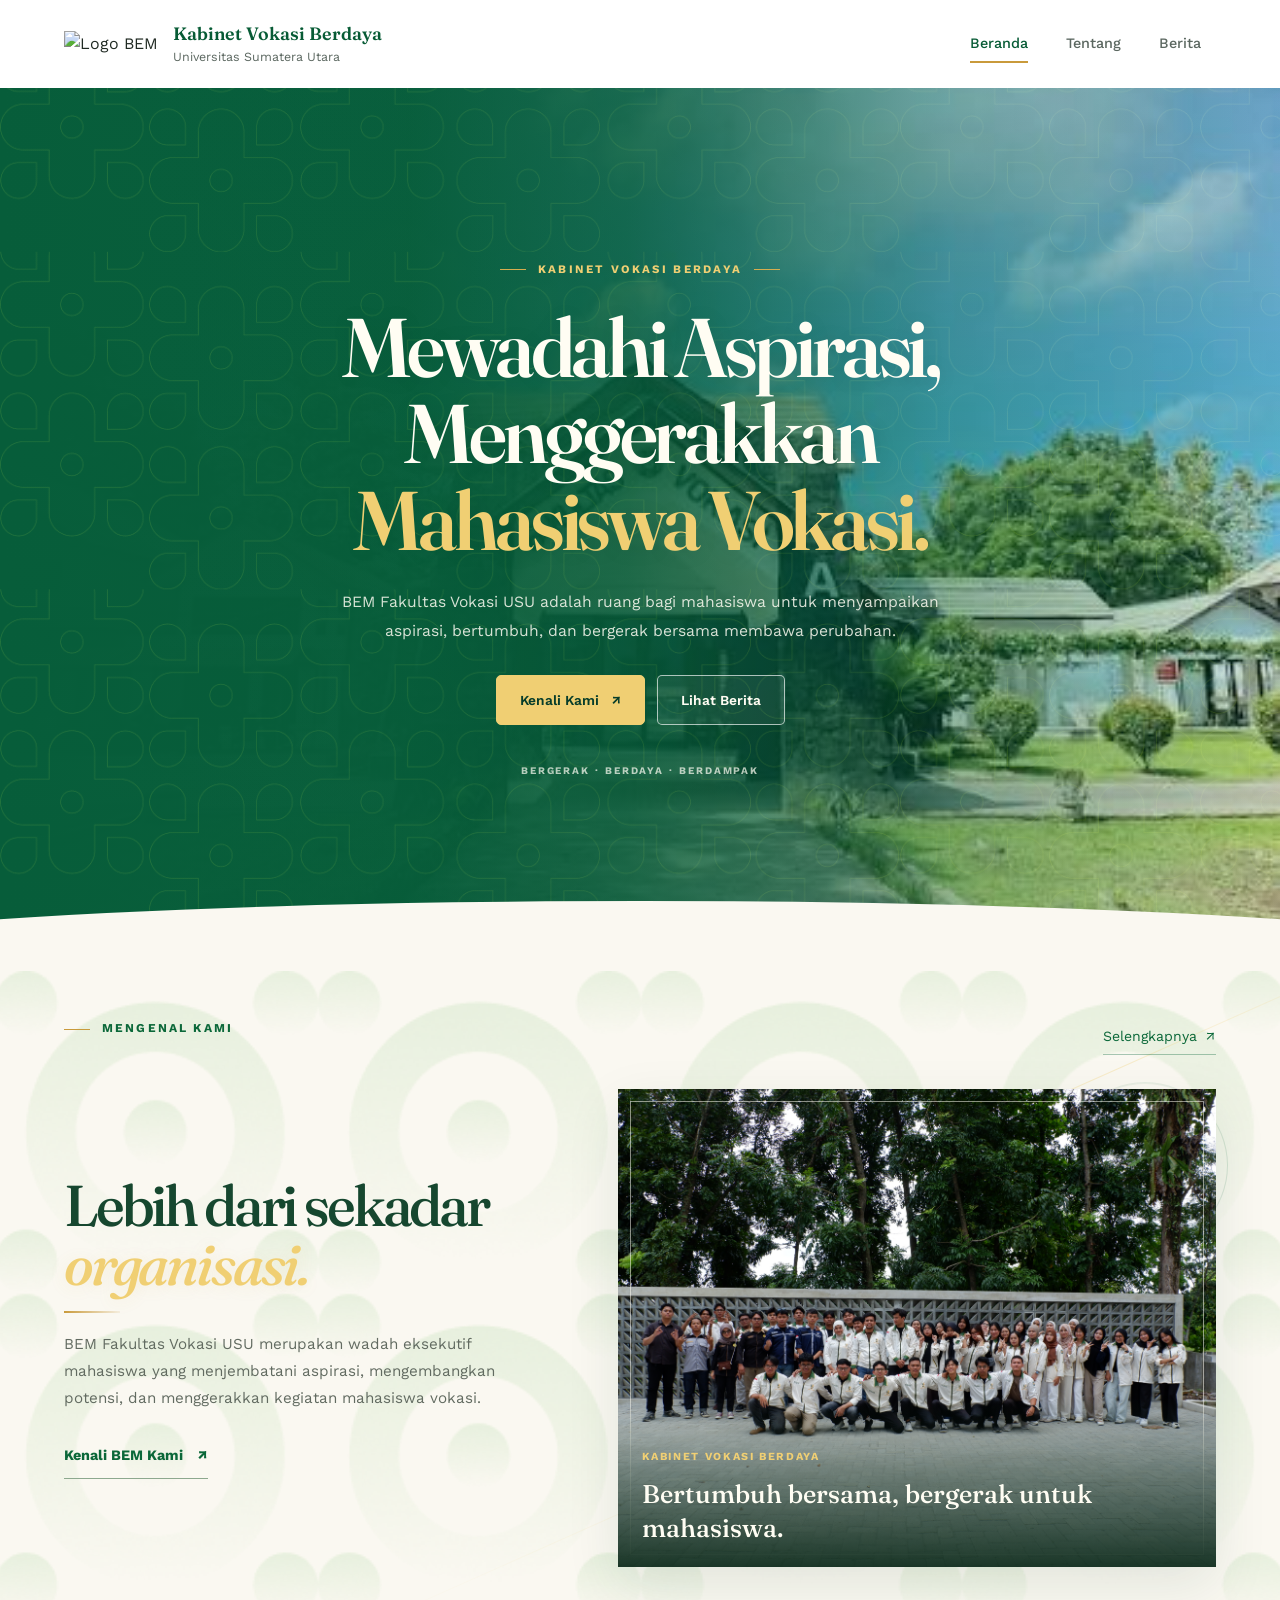
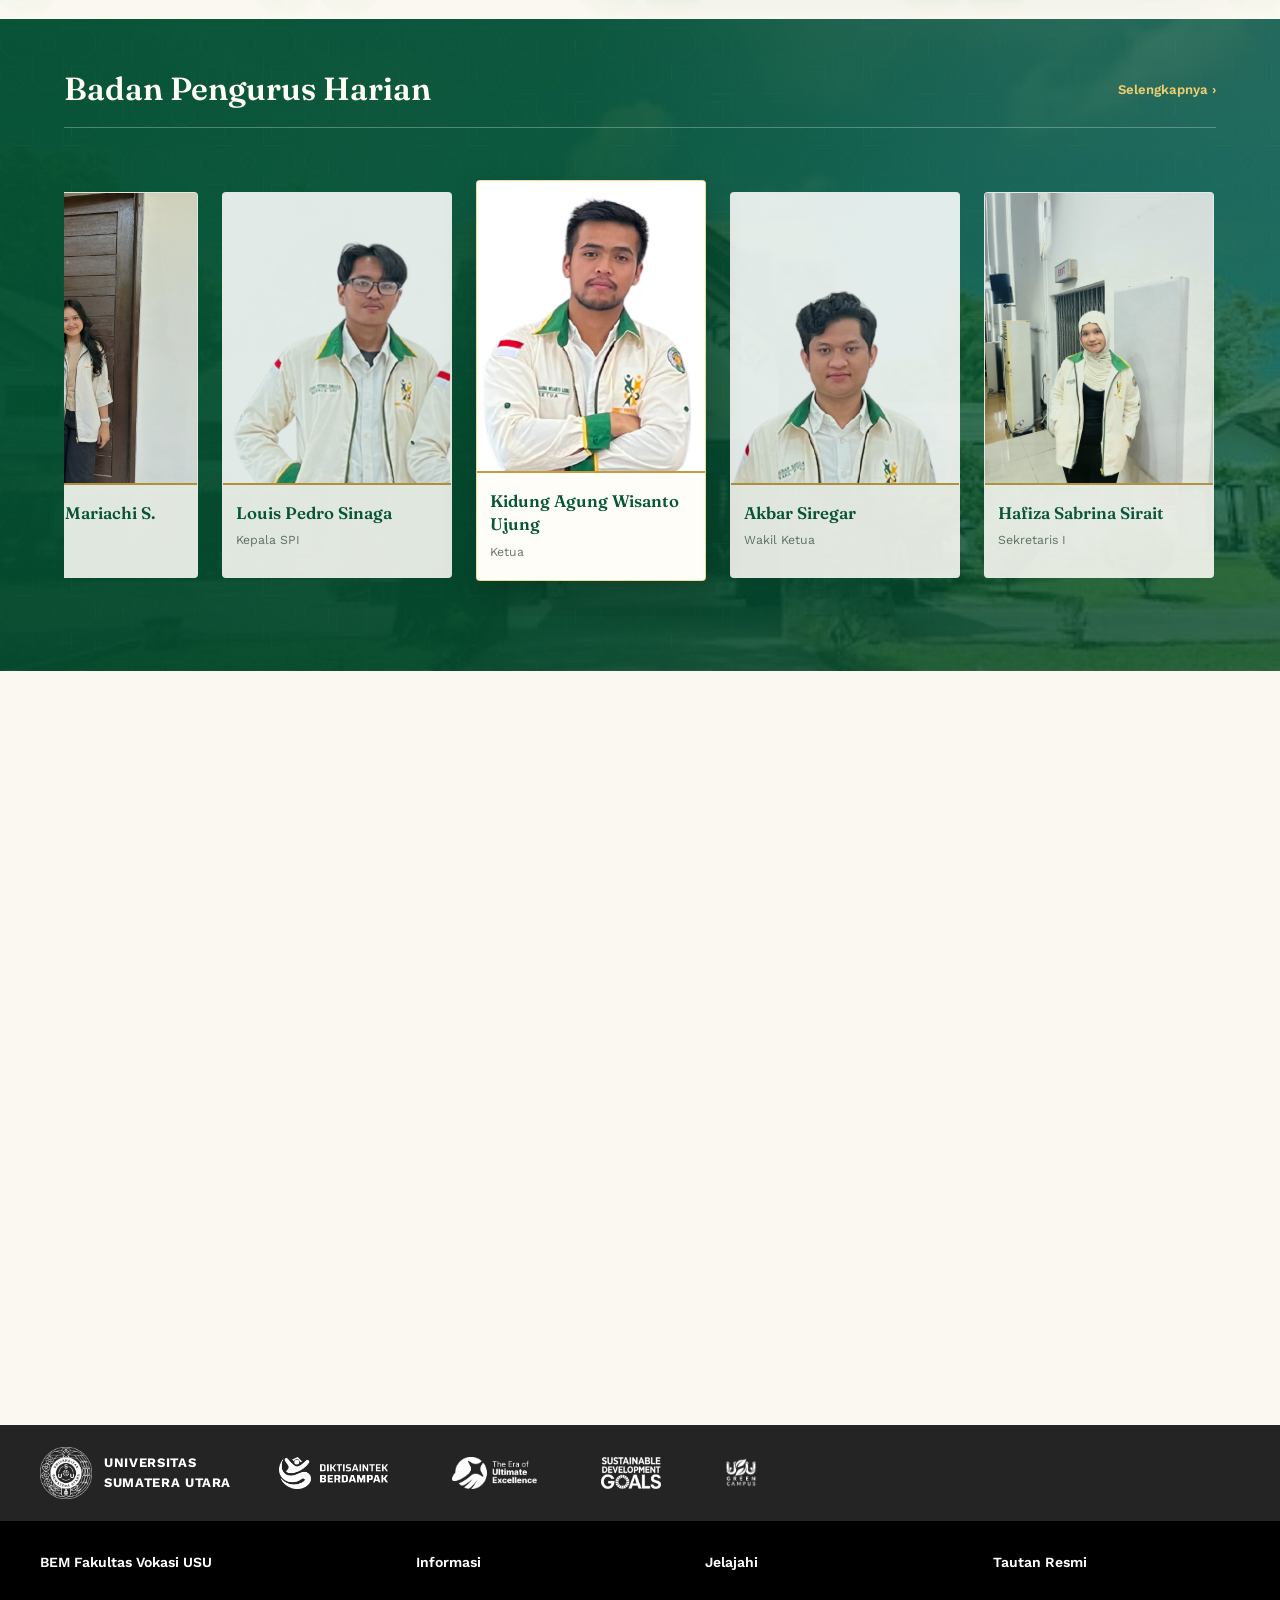
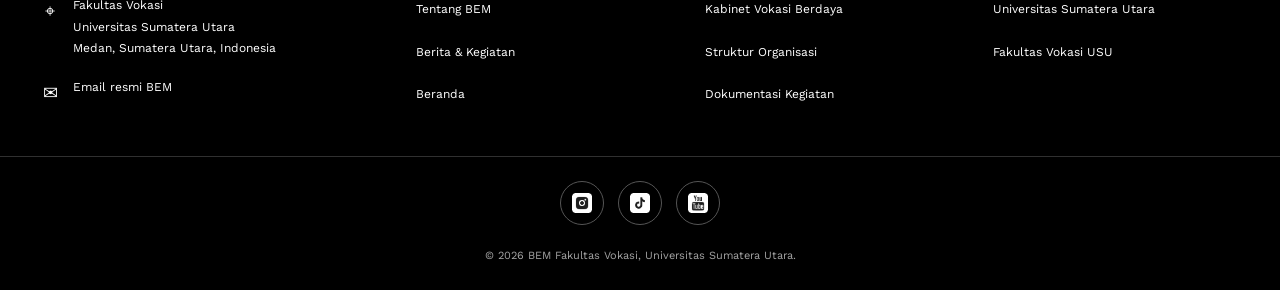
==== commit 4882b82a: "fix: memperbaiki path logo" ====
--- a/index.html
+++ b/index.html
@@ -40,11 +40,7 @@
 
       <a href="index.html" class="brand">
 
-        <img
-          src="assets/logo.png"
-          alt="Logo BEM Fakultas Vokasi USU"
-          class="brand-logo"
-        />
+        <img src="assets/logo.png" alt="Logo BEM">
 
         <span class="brand-text">
           <strong>Kabinet Vokasi Berdaya</strong>
@@ -182,7 +178,7 @@
       
       <div class="about-editorial-photo">
         <img
-          src="assets/foto-bem.jpg"
+          src="assets/foto-bem.JPG"
           alt="Foto bersama pengurus BEM Fakultas Vokasi USU"
         />
         <div class="about-photo-caption">
